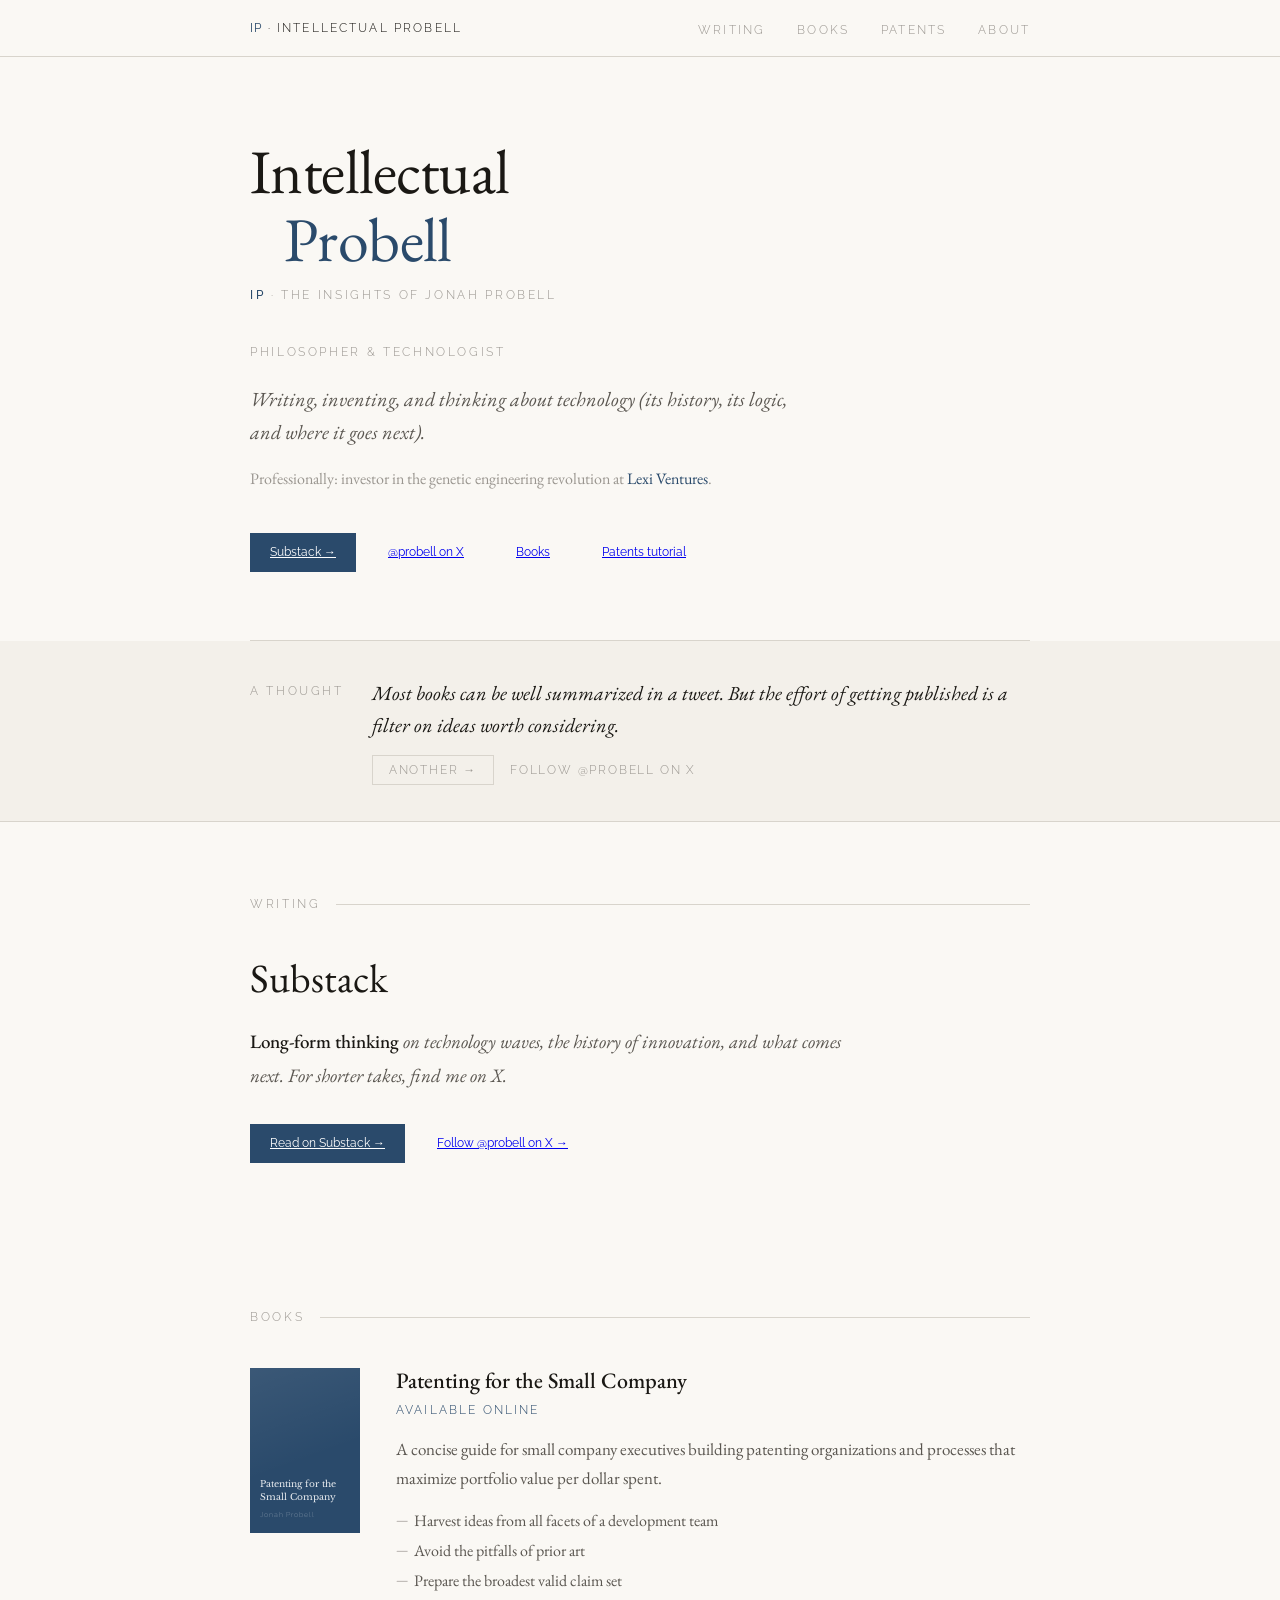
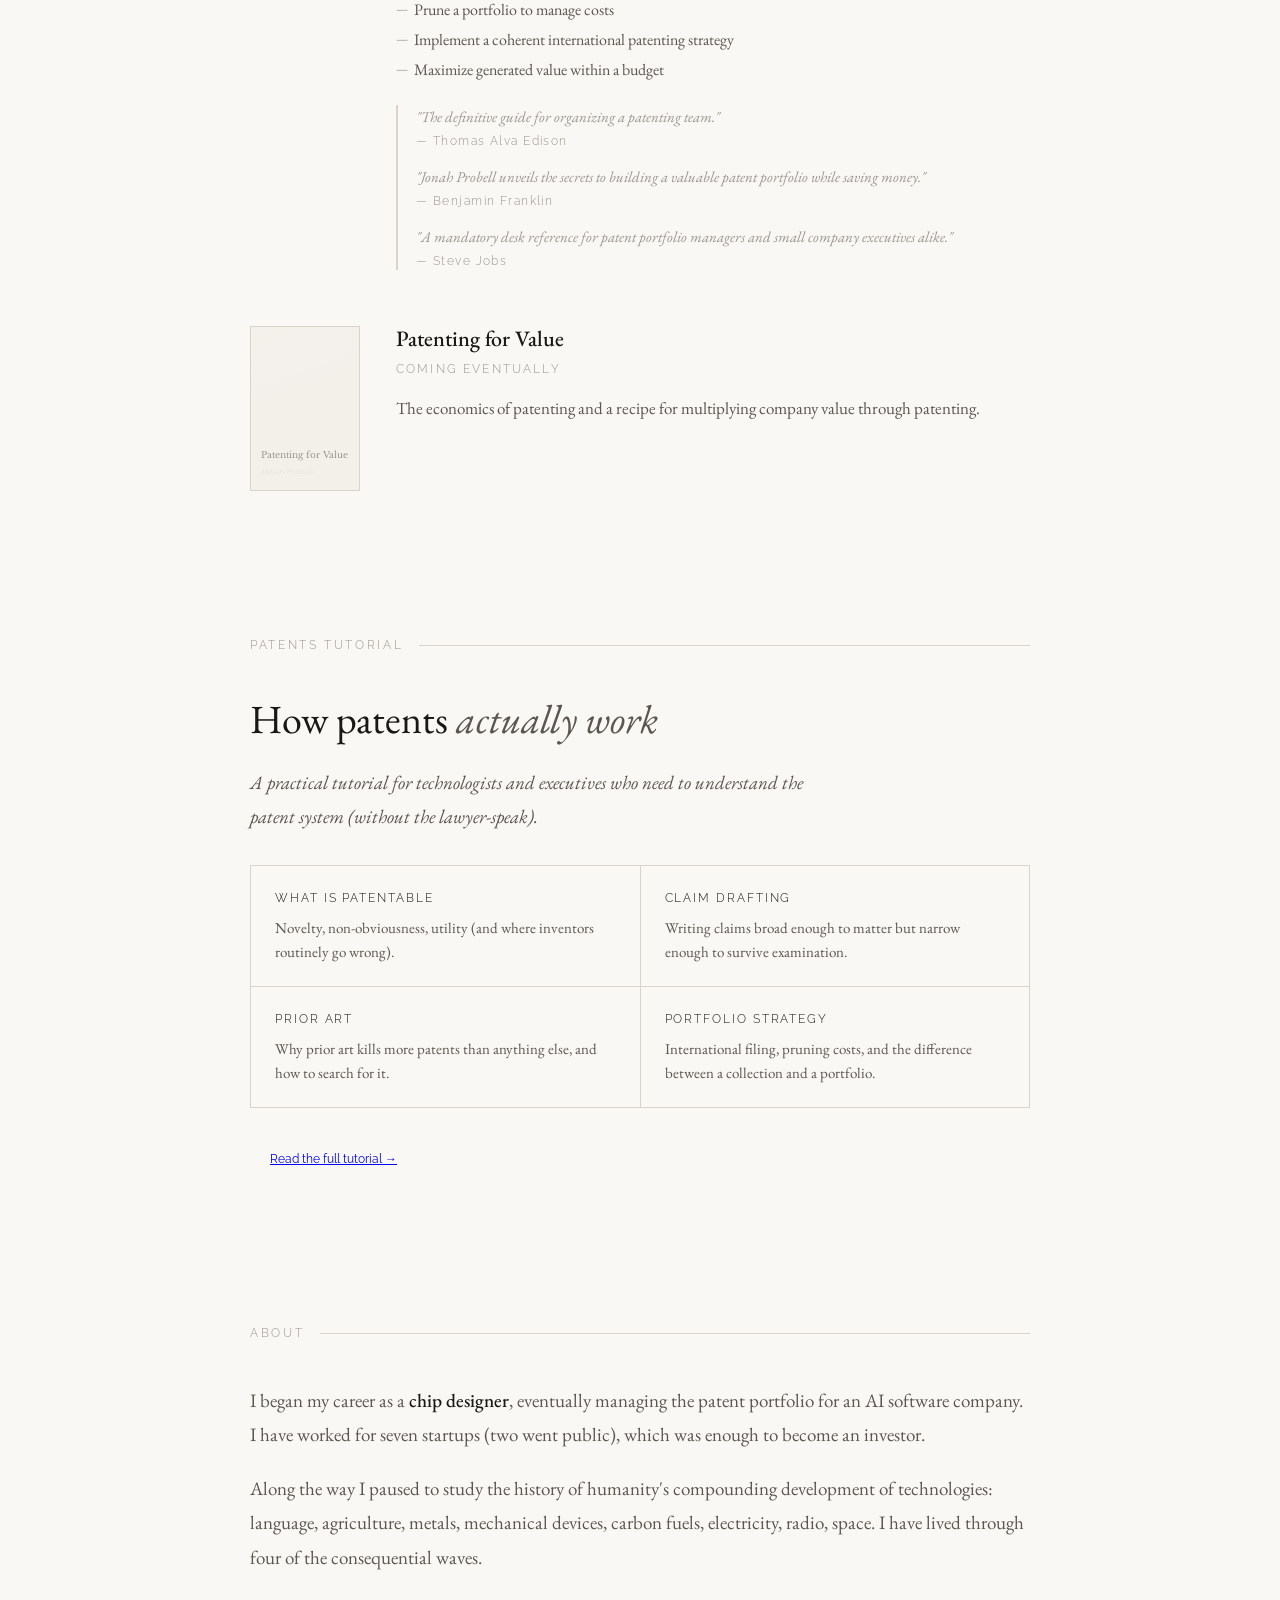
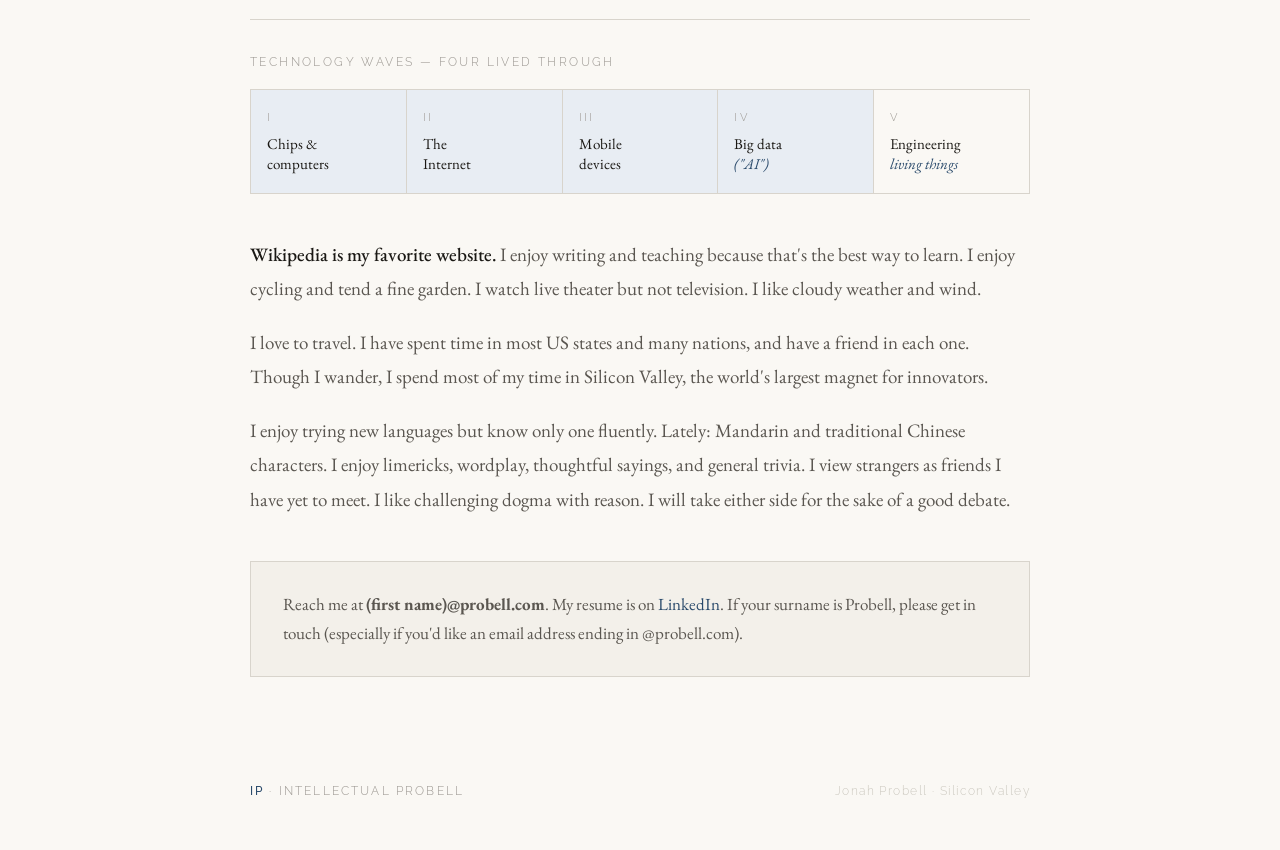
==== index.html @ b1bb0fa8 "Create index.html" ====
<!DOCTYPE html>
<html lang="en">
<head>
  <meta charset="UTF-8" />
  <meta name="viewport" content="width=device-width, initial-scale=1.0" />
  <title>Intellectual Probell</title>
  <link rel="preconnect" href="https://fonts.googleapis.com" />
  <link rel="preconnect" href="https://fonts.gstatic.com" crossorigin />
  <link href="https://fonts.googleapis.com/css2?family=EB+Garamond:ital,wght@0,400;0,500;1,400;1,500&family=Raleway:wght@300;400;500&family=Libre+Baskerville:ital@0;1&display=swap" rel="stylesheet" />
  <style>
    *, *::before, *::after { box-sizing: border-box; margin: 0; padding: 0; }

    :root {
      --bg: #faf8f4;
      --bg2: #f3f0ea;
      --ink: #1a1814;
      --ink-mid: #5a5650;
      --ink-light: #9a9690;
      --rule: #d8d4cc;
      --accent: #2a4a6b;
      --accent-light: #e8edf3;
      --serif: 'EB Garamond', Georgia, serif;
      --baskerville: 'Libre Baskerville', Georgia, serif;
      --sans: 'Raleway', sans-serif;
    }

    html { scroll-behavior: smooth; }

    body {
      background: var(--bg);
      color: var(--ink);
      font-family: var(--serif);
      font-size: 19px;
      line-height: 1.75;
      min-height: 100vh;
    }

    .page-wrap {
      max-width: 860px;
      margin: 0 auto;
      padding: 0 40px;
    }

    /* ── Nav ── */
    nav {
      border-bottom: 1px solid var(--rule);
      position: sticky;
      top: 0;
      background: rgba(250, 248, 244, 0.96);
      backdrop-filter: blur(8px);
      z-index: 100;
    }
    .nav-inner {
      max-width: 860px;
      margin: 0 auto;
      padding: 0 40px;
      display: flex;
      justify-content: space-between;
      align-items: center;
      height: 56px;
    }
    .nav-logo {
      font-family: var(--sans);
      font-size: 12px;
      font-weight: 300;
      letter-spacing: 0.18em;
      text-transform: uppercase;
      color: var(--ink);
      text-decoration: none;
      display: flex;
      align-items: baseline;
      gap: 0;
    }
    .nav-logo .ip {
      font-weight: 400;
      color: var(--accent);
      letter-spacing: 0.1em;
    }
    .nav-links {
      display: flex;
      gap: 32px;
      list-style: none;
    }
    .nav-links a {
      font-family: var(--sans);
      font-size: 12px;
      font-weight: 300;
      letter-spacing: 0.18em;
      text-transform: uppercase;
      color: var(--ink-light);
      text-decoration: none;
      transition: color 0.2s;
    }
    .nav-links a:hover { color: var(--accent); }

    /* ── Hero ── */
    .hero {
      padding: 80px 0 68px;
      border-bottom: 1px solid var(--rule);
    }
    .hero-wordmark {
      margin-bottom: 36px;
    }
    .wordmark-main {
      font-family: var(--serif);
      font-size: clamp(38px, 5.5vw, 62px);
      font-weight: 400;
      line-height: 1.1;
      letter-spacing: -0.01em;
      color: var(--ink);
      display: flex;
      flex-direction: column;
    }
    .wordmark-intellectual {
      display: block;
    }
    .wordmark-probell {
      display: block;
      padding-left: 0.55em;
      color: var(--accent);
    }
    .wordmark-abbr {
      font-family: var(--sans);
      font-size: 12px;
      font-weight: 300;
      letter-spacing: 0.22em;
      text-transform: uppercase;
      color: var(--ink-light);
      margin-top: 12px;
      display: block;
    }
    .wordmark-abbr .ip-abbr {
      color: var(--accent);
      font-weight: 500;
    }
    .hero-byline {
      font-family: var(--sans);
      font-size: 12px;
      font-weight: 300;
      letter-spacing: 0.22em;
      text-transform: uppercase;
      color: var(--ink-light);
      margin-bottom: 20px;
    }
    .hero-sub {
      font-family: var(--serif);
      font-size: 20px;
      font-style: italic;
      color: var(--ink-mid);
      line-height: 1.65;
      max-width: 560px;
      margin-bottom: 16px;
    }
    .hero-lexi {
      font-family: var(--serif);
      font-size: 16px;
      color: var(--ink-light);
      margin-bottom: 40px;
    }
    .hero-lexi a {
      color: var(--accent);
      text-decoration: none;
    }
    .hero-lexi a:hover { text-decoration: underline; }
    .hero-links {
      display: flex;
      gap: 12px;
      flex-wrap: wrap;
    }
    .pill {
      display: inline-flex;
      align-items: center;
      padding: 9px 20px;
      font-family: var(--sans);
      font-size: 12px;
      background: transparent;
      transition: border-color 0.2s, color 0.2s, background 0.2s;
      cursor: pointer;
    }
    .pill:hover {
      border-color: var(--accent);
      color: var(--accent);
      background: var(--accent-light);
    }
    .pill.primary {
      background: var(--accent);
      border-color: var(--accent);
      color: #fff;
    }
    .pill.primary:hover {
      background: #1e3a55;
      border-color: #1e3a55;
      color: #fff;
    }

    /* ── Random Tweet ── */
    .tweet-band {
      border-bottom: 1px solid var(--rule);
      background: var(--bg2);
    }
    .tweet-band-inner {
      max-width: 860px;
      margin: 0 auto;
      padding: 36px 40px;
      display: grid;
      grid-template-columns: auto 1fr;
      gap: 28px;
      align-items: start;
    }
    .tweet-label {
      font-family: var(--sans);
      font-size: 12px;
      font-weight: 300;
      letter-spacing: 0.22em;
      text-transform: uppercase;
      color: var(--ink-light);
      padding-top: 4px;
      white-space: nowrap;
    }
    .tweet-content {
      display: flex;
      flex-direction: column;
      gap: 14px;
    }
    .tweet-text {
      font-family: var(--serif);
      font-size: 20px;
      font-style: italic;
      color: var(--ink);
      line-height: 1.6;
      min-height: 2em;
    }
    .tweet-actions {
      display: flex;
      align-items: center;
      gap: 16px;
    }
    .tweet-refresh {
      font-family: var(--sans);
      font-size: 12px;
      font-weight: 300;
      letter-spacing: 0.15em;
      text-transform: uppercase;
      color: var(--ink-light);
      background: none;
      border: 1px solid var(--rule);
      padding: 7px 16px;
      cursor: pointer;
      transition: border-color 0.2s, color 0.2s;
    }
    .tweet-refresh:hover { border-color: var(--accent); color: var(--accent); }
    .tweet-follow {
      font-family: var(--sans);
      font-size: 12px;
      font-weight: 300;
      letter-spacing: 0.15em;
      text-transform: uppercase;
      color: var(--ink-light);
      text-decoration: none;
      transition: color 0.2s;
    }
    .tweet-follow:hover { color: var(--accent); }

    /* ── Sections ── */
    section {
      padding: 72px 0;
    }
    .section-label {
      font-family: var(--sans);
      font-size: 12px;
      font-weight: 300;
      letter-spacing: 0.22em;
      text-transform: uppercase;
      color: var(--ink-light);
      margin-bottom: 40px;
      display: flex;
      align-items: center;
      gap: 16px;
    }
    .section-label::after {
      content: '';
      flex: 1;
      height: 1px;
      background: var(--rule);
    }
    h2 {
      font-family: var(--serif);
      font-size: clamp(28px, 3.5vw, 40px);
      font-weight: 400;
      line-height: 1.15;
      color: var(--ink);
      margin-bottom: 24px;
    }
    h2 em { font-style: italic; color: var(--ink-mid); }

    /* ── Writing ── */
    .writing-desc {
      font-family: var(--serif);
      font-size: 19px;
      font-style: italic;
      color: var(--ink-mid);
      line-height: 1.75;
      margin-bottom: 32px;
      max-width: 600px;
    }
    .writing-desc strong { font-style: normal; font-weight: 500; color: var(--ink); }

    /* ── Books ── */
    .books-stack {
      display: flex;
      flex-direction: column;
      gap: 56px;
    }
    .book-item {
      display: grid;
      grid-template-columns: 110px 1fr;
      gap: 36px;
      align-items: start;
    }
    .book-cover {
      aspect-ratio: 2/3;
      background: var(--accent);
      position: relative;
      display: flex;
      flex-direction: column;
      justify-content: flex-end;
      padding: 12px 10px;
      overflow: hidden;
    }
    .book-cover::before {
      content: '';
      position: absolute;
      inset: 0;
      background: linear-gradient(160deg, rgba(255,255,255,0.08) 0%, transparent 55%);
    }
    .book-cover-title {
      font-family: var(--baskerville);
      font-size: 9px;
      line-height: 1.4;
      color: rgba(255,255,255,0.9);
      position: relative;
      z-index: 1;
    }
    .book-cover-author {
      font-family: var(--sans);
      font-size: 7px;
      font-weight: 200;
      letter-spacing: 0.13em;
      color: rgba(255,255,255,0.5);
      margin-top: 5px;
      position: relative;
      z-index: 1;
    }
    .book-cover.coming {
      background: var(--bg2);
      border: 1px solid var(--rule);
    }
    .book-cover.coming .book-cover-title { color: var(--ink-light); }
    .book-cover.coming .book-cover-author { color: var(--rule); }
    .book-title {
      font-family: var(--serif);
      font-size: 22px;
      font-weight: 500;
      line-height: 1.2;
      color: var(--ink);
      margin-bottom: 6px;
    }
    .book-availability {
      font-family: var(--sans);
      font-size: 12px;
      font-weight: 300;
      letter-spacing: 0.18em;
      text-transform: uppercase;
      color: var(--accent);
      margin-bottom: 14px;
    }
    .book-availability.soon { color: var(--ink-light); }
    .book-desc {
      font-family: var(--serif);
      font-size: 17px;
      color: var(--ink-mid);
      line-height: 1.7;
      margin-bottom: 16px;
    }
    .book-bullets {
      list-style: none;
      display: flex;
      flex-direction: column;
      gap: 5px;
      margin-bottom: 22px;
    }
    .book-bullets li {
      font-family: var(--serif);
      font-size: 16px;
      color: var(--ink-mid);
      line-height: 1.55;
      padding-left: 18px;
      position: relative;
    }
    .book-bullets li::before {
      content: '—';
      position: absolute;
      left: 0;
      color: var(--ink-light);
      font-size: 13px;
      top: 1px;
    }
    .accolades {
      border-left: 2px solid var(--rule);
      padding-left: 18px;
      display: flex;
      flex-direction: column;
      gap: 14px;
    }
    .accolade {
      font-family: var(--serif);
      font-size: 15px;
      font-style: italic;
      color: var(--ink-light);
      line-height: 1.55;
    }
    .accolade cite {
      font-style: normal;
      font-family: var(--sans);
      font-size: 12px;
      font-weight: 300;
      letter-spacing: 0.12em;
      color: var(--ink-light);
      display: block;
      margin-top: 4px;
    }

    /* ── Patents ── */
    .patents-desc {
      font-family: var(--serif);
      font-size: 19px;
      font-style: italic;
      color: var(--ink-mid);
      line-height: 1.75;
      margin-bottom: 32px;
      max-width: 600px;
    }
    .patents-desc strong { font-style: normal; color: var(--ink); }
    .patents-topics {
      display: grid;
      grid-template-columns: 1fr 1fr;
      gap: 1px;
      background: var(--rule);
      border: 1px solid var(--rule);
      margin-bottom: 32px;
    }
    .patents-topic {
      background: var(--bg);
      padding: 22px 24px;
    }
    .patents-topic-title {
      font-family: var(--sans);
      font-size: 12px;
      font-weight: 300;
      letter-spacing: 0.16em;
      text-transform: uppercase;
      color: var(--ink);
      margin-bottom: 7px;
    }
    .patents-topic-desc {
      font-family: var(--serif);
      font-size: 15px;
      color: var(--ink-mid);
      line-height: 1.6;
    }

    /* ── About ── */
    .about-body {
      font-family: var(--serif);
      font-size: 19px;
      color: var(--ink-mid);
      line-height: 1.8;
    }
    .about-body p + p { margin-top: 20px; }
    .about-body strong { font-weight: 500; color: var(--ink); }
    .waves-block {
      margin: 44px 0;
      padding-top: 32px;
      border-top: 1px solid var(--rule);
    }
    .waves-label {
      font-family: var(--sans);
      font-size: 12px;
      font-weight: 300;
      letter-spacing: 0.2em;
      text-transform: uppercase;
      color: var(--ink-light);
      margin-bottom: 16px;
    }
    .waves {
      display: flex;
      border: 1px solid var(--rule);
    }
    .wave-item {
      flex: 1;
      padding: 18px 16px;
      border-right: 1px solid var(--rule);
    }
    .wave-item:last-child { border-right: none; }
    .wave-item.lived { background: var(--accent-light); }
    .wave-num {
      font-family: var(--sans);
      font-size: 11px;
      font-weight: 300;
      letter-spacing: 0.2em;
      color: var(--ink-light);
      margin-bottom: 7px;
    }
    .wave-name {
      font-family: var(--serif);
      font-size: 15px;
      line-height: 1.35;
      color: var(--ink);
    }
    .wave-name em { font-style: italic; color: var(--accent); }
    .contact-block {
      margin-top: 44px;
      padding: 28px 32px;
      border: 1px solid var(--rule);
      background: var(--bg2);
      font-family: var(--serif);
      font-size: 17px;
      color: var(--ink-mid);
      line-height: 1.7;
    }
    .contact-block a { color: var(--accent); text-decoration: none; }
    .contact-block a:hover { text-decoration: underline; }

    /* ── Footer ── */
    footer {
      max-width: 860px;
      margin: 0 auto;
      padding: 32px 40px 48px;
      display: flex;
      justify-content: space-between;
      align-items: center;
    }
    .footer-name {
      font-family: var(--sans);
      font-size: 12px;
      font-weight: 300;
      letter-spacing: 0.18em;
      text-transform: uppercase;
      color: var(--ink-light);
    }
    .footer-name .ip { color: var(--accent); font-weight: 500; }
    .footer-copy {
      font-family: var(--sans);
      font-size: 12px;
      font-weight: 300;
      letter-spacing: 0.12em;
      color: #ccc9c0;
    }

    /* ── Reveal ── */
    .reveal {
      opacity: 0;
      transform: translateY(18px);
      transition: opacity 0.6s ease, transform 0.6s ease;
    }
    .reveal.visible { opacity: 1; transform: translateY(0); }

    /* ── Responsive ── */
    @media (max-width: 660px) {
      .page-wrap, .nav-inner, footer { padding-left: 24px; padding-right: 24px; }
      .tweet-band-inner { padding: 28px 24px; grid-template-columns: 1fr; gap: 16px; }
      .book-item { grid-template-columns: 80px 1fr; gap: 20px; }
      .patents-topics { grid-template-columns: 1fr; }
      .waves { flex-wrap: wrap; }
      .wave-item { flex: 1 1 40%; border-bottom: 1px solid var(--rule); }
      .wave-item:last-child { border-bottom: none; }
      .nav-links { gap: 18px; }
    }
  </style>
</head>
<body>

<!-- Nav -->
<nav>
  <div class="nav-inner">
    <a href="#" class="nav-logo">
      <span class="ip">IP</span>&nbsp;·&nbsp;Intellectual Probell
    </a>
    <ul class="nav-links">
      <li><a href="#writing">Writing</a></li>
      <li><a href="#books">Books</a></li>
      <li><a href="#patents">Patents</a></li>
      <li><a href="#about">About</a></li>
    </ul>
  </div>
</nav>

<div class="page-wrap">

  <!-- Hero -->
  <div class="hero">
    <div class="hero-wordmark">
      <div class="wordmark-main">
        <span class="wordmark-intellectual">Intellectual</span>
        <span class="wordmark-probell">Probell</span>
      </div>
      <span class="wordmark-abbr"><span class="ip-abbr">IP</span> · The insights of Jonah Probell</span>
    </div>
    <div class="hero-byline">Philosopher &amp; Technologist</div>
    <p class="hero-sub">
      Writing, inventing, and thinking about technology (its history, its logic, and where it goes next).
    </p>
    <p class="hero-lexi">
      Professionally: investor in the genetic engineering revolution at <a href="https://www.lexi.vc/" target="_blank">Lexi Ventures</a>.
    </p>
    <div class="hero-links">
      <a href="https://probell.substack.com/" target="_blank" class="pill primary">Substack →</a>
      <a href="https://www.x.com/probell" target="_blank" class="pill">@probell on X</a>
      <a href="#books" class="pill">Books</a>
      <a href="#patents" class="pill">Patents tutorial</a>
    </div>
  </div>

</div><!-- /page-wrap -->

<!-- Random Tweet Band -->
<div class="tweet-band">
  <div class="tweet-band-inner">
    <div class="tweet-label">A thought</div>
    <div class="tweet-content">
      <div class="tweet-text" id="tweet-display">…</div>
      <div class="tweet-actions">
        <button class="tweet-refresh" onclick="showRandomTweet()">Another →</button>
        <a href="https://www.x.com/probell" target="_blank" class="tweet-follow">Follow @probell on X</a>
      </div>
    </div>
  </div>
</div>

<div class="page-wrap">

  <!-- Writing -->
  <section id="writing">
    <div class="section-label reveal">Writing</div>
    <h2 class="reveal">Substack</h2>
    <p class="writing-desc reveal">
      <strong>Long-form thinking</strong> on technology waves, the history of innovation, and what comes next.
      For shorter takes, find me on X.
    </p>
    <div class="hero-links reveal">
      <a href="https://probell.substack.com/" target="_blank" class="pill primary">Read on Substack →</a>
      <a href="https://www.x.com/probell" target="_blank" class="pill">Follow @probell on X →</a>
    </div>
  </section>

  <!-- Books -->
  <section id="books">
    <div class="section-label reveal">Books</div>
    <div class="books-stack">

      <div class="book-item reveal">
        <div class="book-cover">
          <div class="book-cover-title">Patenting for the Small Company</div>
          <div class="book-cover-author">Jonah Probell</div>
        </div>
        <div class="book-info">
          <div class="book-title">Patenting for the Small Company</div>
          <div class="book-availability">Available online</div>
          <p class="book-desc">
            A concise guide for small company executives building patenting organizations and processes that maximize portfolio value per dollar spent.
          </p>
          <ul class="book-bullets">
            <li>Harvest ideas from all facets of a development team</li>
            <li>Avoid the pitfalls of prior art</li>
            <li>Prepare the broadest valid claim set</li>
            <li>Prune a portfolio to manage costs</li>
            <li>Implement a coherent international patenting strategy</li>
            <li>Maximize generated value within a budget</li>
          </ul>
          <div class="accolades">
            <div class="accolade">
              "The definitive guide for organizing a patenting team."
              <cite>— Thomas Alva Edison</cite>
            </div>
            <div class="accolade">
              "Jonah Probell unveils the secrets to building a valuable patent portfolio while saving money."
              <cite>— Benjamin Franklin</cite>
            </div>
            <div class="accolade">
              "A mandatory desk reference for patent portfolio managers and small company executives alike."
              <cite>— Steve Jobs</cite>
            </div>
          </div>
        </div>
      </div>

      <div class="book-item reveal">
        <div class="book-cover coming">
          <div class="book-cover-title">Patenting for Value</div>
          <div class="book-cover-author">Jonah Probell</div>
        </div>
        <div class="book-info">
          <div class="book-title">Patenting for Value</div>
          <div class="book-availability soon">Coming eventually</div>
          <p class="book-desc">
            The economics of patenting and a recipe for multiplying company value through patenting.
          </p>
        </div>
      </div>

    </div>
  </section>

  <!-- Patents Tutorial -->
  <section id="patents">
    <div class="section-label reveal">Patents Tutorial</div>
    <h2 class="reveal">How patents <em>actually work</em></h2>
    <p class="patents-desc reveal">
      A practical tutorial for technologists and executives who need to understand the patent system (without the lawyer-speak).
    </p>
    <div class="patents-topics reveal">
      <div class="patents-topic">
        <div class="patents-topic-title">What is patentable</div>
        <div class="patents-topic-desc">Novelty, non-obviousness, utility (and where inventors routinely go wrong).</div>
      </div>
      <div class="patents-topic">
        <div class="patents-topic-title">Claim drafting</div>
        <div class="patents-topic-desc">Writing claims broad enough to matter but narrow enough to survive examination.</div>
      </div>
      <div class="patents-topic">
        <div class="patents-topic-title">Prior art</div>
        <div class="patents-topic-desc">Why prior art kills more patents than anything else, and how to search for it.</div>
      </div>
      <div class="patents-topic">
        <div class="patents-topic-title">Portfolio strategy</div>
        <div class="patents-topic-desc">International filing, pruning costs, and the difference between a collection and a portfolio.</div>
      </div>
    </div>
    <a href="https://www.probell.com/patents" class="pill reveal">Read the full tutorial →</a>
  </section>

  <!-- About -->
  <section id="about">
    <div class="section-label reveal">About</div>

    <div class="about-body reveal">
      <p>
        I began my career as a <strong>chip designer</strong>, eventually managing the patent portfolio for an AI software company. I have worked for seven startups (two went public), which was enough to become an investor.
      </p>
      <p>
        Along the way I paused to study the history of humanity's compounding development of technologies: language, agriculture, metals, mechanical devices, carbon fuels, electricity, radio, space. I have lived through four of the consequential waves.
      </p>
    </div>

    <div class="waves-block reveal">
      <div class="waves-label">Technology waves — four lived through</div>
      <div class="waves">
        <div class="wave-item lived">
          <div class="wave-num">I</div>
          <div class="wave-name">Chips &amp;<br />computers</div>
        </div>
        <div class="wave-item lived">
          <div class="wave-num">II</div>
          <div class="wave-name">The<br />Internet</div>
        </div>
        <div class="wave-item lived">
          <div class="wave-num">III</div>
          <div class="wave-name">Mobile<br />devices</div>
        </div>
        <div class="wave-item lived">
          <div class="wave-num">IV</div>
          <div class="wave-name">Big data<br /><em>("AI")</em></div>
        </div>
        <div class="wave-item">
          <div class="wave-num">V</div>
          <div class="wave-name">Engineering<br /><em>living things</em></div>
        </div>
      </div>
    </div>

    <div class="about-body reveal">
      <p>
        <strong>Wikipedia is my favorite website.</strong> I enjoy writing and teaching because that's the best way to learn. I enjoy cycling and tend a fine garden. I watch live theater but not television. I like cloudy weather and wind.
      </p>
      <p>
        I love to travel. I have spent time in most US states and many nations, and have a friend in each one. Though I wander, I spend most of my time in Silicon Valley, the world's largest magnet for innovators.
      </p>
      <p>
        I enjoy trying new languages but know only one fluently. Lately: Mandarin and traditional Chinese characters. I enjoy limericks, wordplay, thoughtful sayings, and general trivia. I view strangers as friends I have yet to meet. I like challenging dogma with reason. I will take either side for the sake of a good debate.
      </p>
    </div>

    <div class="contact-block reveal">
      Reach me at <strong>(first name)@probell.com</strong>.
      My resume is on <a href="https://www.linkedin.com/in/jonahprobell" target="_blank">LinkedIn</a>.
      If your surname is Probell, please get in touch (especially if you'd like an email address ending in @probell.com).
    </div>

  </section>

</div><!-- /page-wrap -->

<footer>
  <span class="footer-name"><span class="ip">IP</span> · Intellectual Probell</span>
  <span class="footer-copy">Jonah Probell · Silicon Valley</span>
</footer>

<script>
  // ── Random tweet ──
  const TWEETS_URL = 'https://raw.githubusercontent.com/panscient/Tweets/main/tweets.txt';
  let tweets = [];
  let lastIndex = -1;

  async function loadTweets() {
    try {
      const res = await fetch(TWEETS_URL);
      const text = await res.text();
      // Split on double newline (blank line between tweets)
      tweets = text.split(/\n\s*\n/).map(t => t.trim()).filter(t => t.length > 0);
      showRandomTweet();
    } catch (e) {
      document.getElementById('tweet-display').textContent =
        'Most books can be well summarized in a tweet. But the effort of getting published is a filter on ideas worth considering.';
    }
  }

  function showRandomTweet() {
    if (!tweets.length) return;
    let idx;
    do { idx = Math.floor(Math.random() * tweets.length); } while (idx === lastIndex && tweets.length > 1);
    lastIndex = idx;
    const el = document.getElementById('tweet-display');
    el.style.opacity = '0';
    el.style.transition = 'opacity 0.25s ease';
    setTimeout(() => {
      el.textContent = tweets[idx];
      el.style.opacity = '1';
    }, 250);
  }

  loadTweets();

  // ── Scroll reveal ──
  const observer = new IntersectionObserver((entries) => {
    entries.forEach(entry => {
      if (entry.isIntersecting) {
        entry.target.classList.add('visible');
        observer.unobserve(entry.target);
      }
    });
  }, { threshold: 0.08, rootMargin: '0px 0px -24px 0px' });
  document.querySelectorAll('.reveal').forEach(el => observer.observe(el));
</script>
</body>
</html>
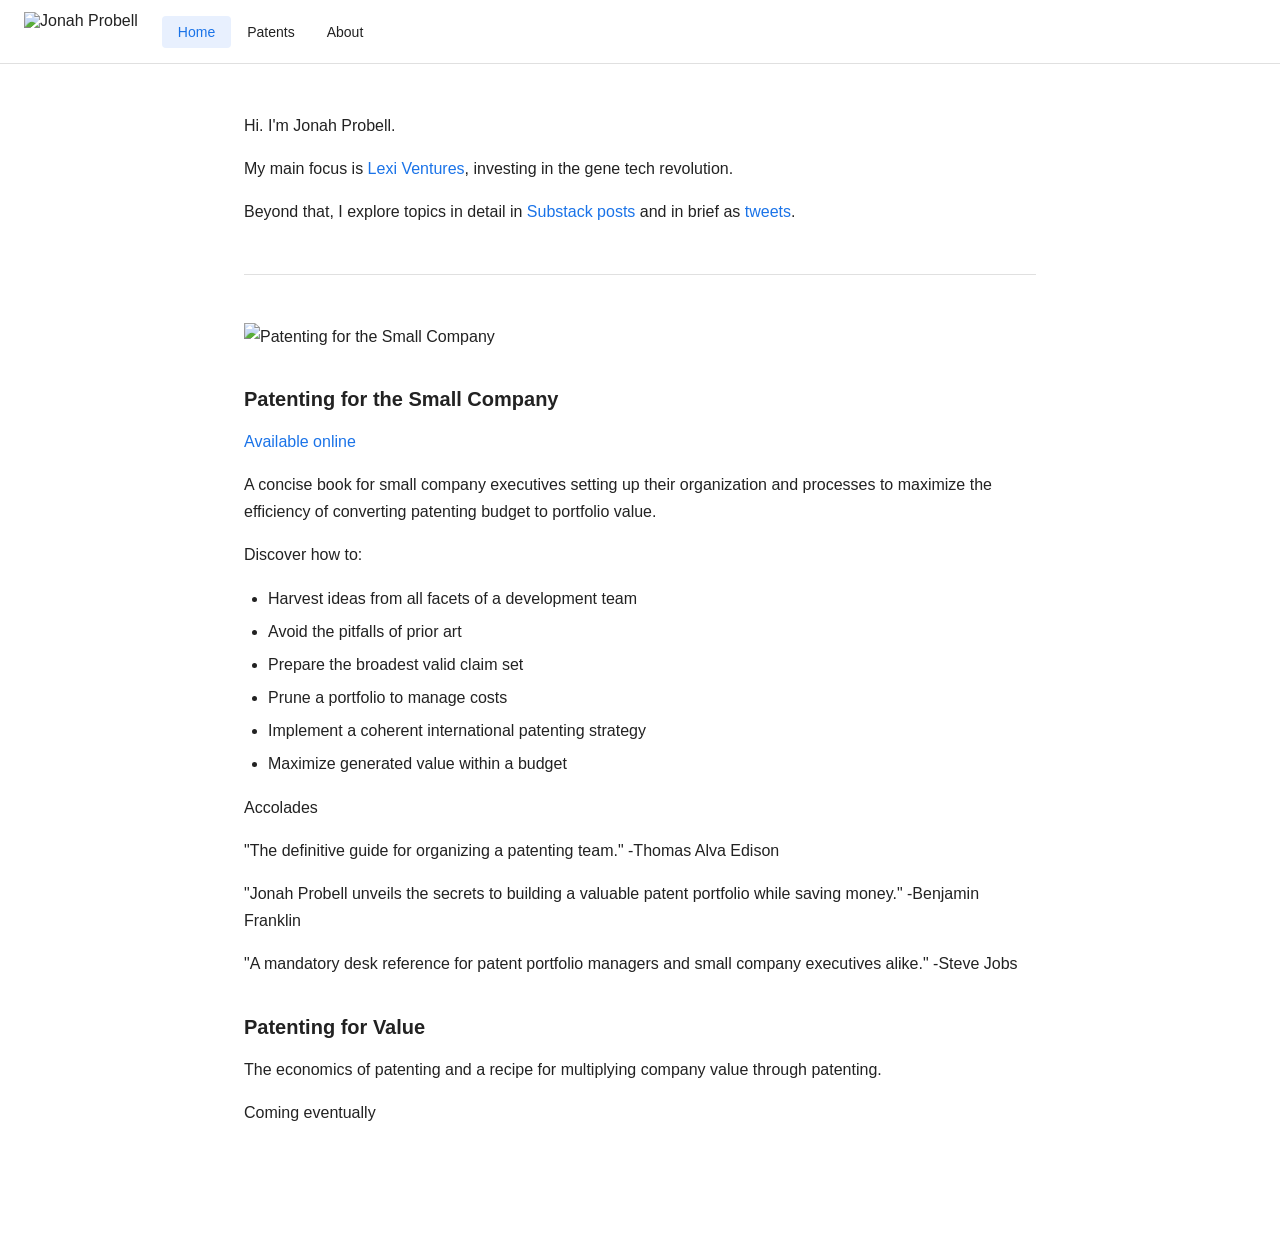
==== commit 29d8bf20: "added files" ====
--- a/index.html
+++ b/index.html
@@ -3,853 +3,66 @@
 <head>
   <meta charset="UTF-8" />
   <meta name="viewport" content="width=device-width, initial-scale=1.0" />
-  <title>Intellectual Probell</title>
-  <link rel="preconnect" href="https://fonts.googleapis.com" />
-  <link rel="preconnect" href="https://fonts.gstatic.com" crossorigin />
-  <link href="https://fonts.googleapis.com/css2?family=EB+Garamond:ital,wght@0,400;0,500;1,400;1,500&family=Raleway:wght@300;400;500&family=Libre+Baskerville:ital@0;1&display=swap" rel="stylesheet" />
-  <style>
-    *, *::before, *::after { box-sizing: border-box; margin: 0; padding: 0; }
-
-    :root {
-      --bg: #faf8f4;
-      --bg2: #f3f0ea;
-      --ink: #1a1814;
-      --ink-mid: #5a5650;
-      --ink-light: #9a9690;
-      --rule: #d8d4cc;
-      --accent: #2a4a6b;
-      --accent-light: #e8edf3;
-      --serif: 'EB Garamond', Georgia, serif;
-      --baskerville: 'Libre Baskerville', Georgia, serif;
-      --sans: 'Raleway', sans-serif;
-    }
-
-    html { scroll-behavior: smooth; }
-
-    body {
-      background: var(--bg);
-      color: var(--ink);
-      font-family: var(--serif);
-      font-size: 19px;
-      line-height: 1.75;
-      min-height: 100vh;
-    }
-
-    .page-wrap {
-      max-width: 860px;
-      margin: 0 auto;
-      padding: 0 40px;
-    }
-
-    /* ── Nav ── */
-    nav {
-      border-bottom: 1px solid var(--rule);
-      position: sticky;
-      top: 0;
-      background: rgba(250, 248, 244, 0.96);
-      backdrop-filter: blur(8px);
-      z-index: 100;
-    }
-    .nav-inner {
-      max-width: 860px;
-      margin: 0 auto;
-      padding: 0 40px;
-      display: flex;
-      justify-content: space-between;
-      align-items: center;
-      height: 56px;
-    }
-    .nav-logo {
-      font-family: var(--sans);
-      font-size: 12px;
-      font-weight: 300;
-      letter-spacing: 0.18em;
-      text-transform: uppercase;
-      color: var(--ink);
-      text-decoration: none;
-      display: flex;
-      align-items: baseline;
-      gap: 0;
-    }
-    .nav-logo .ip {
-      font-weight: 400;
-      color: var(--accent);
-      letter-spacing: 0.1em;
-    }
-    .nav-links {
-      display: flex;
-      gap: 32px;
-      list-style: none;
-    }
-    .nav-links a {
-      font-family: var(--sans);
-      font-size: 12px;
-      font-weight: 300;
-      letter-spacing: 0.18em;
-      text-transform: uppercase;
-      color: var(--ink-light);
-      text-decoration: none;
-      transition: color 0.2s;
-    }
-    .nav-links a:hover { color: var(--accent); }
-
-    /* ── Hero ── */
-    .hero {
-      padding: 80px 0 68px;
-      border-bottom: 1px solid var(--rule);
-    }
-    .hero-wordmark {
-      margin-bottom: 36px;
-    }
-    .wordmark-main {
-      font-family: var(--serif);
-      font-size: clamp(38px, 5.5vw, 62px);
-      font-weight: 400;
-      line-height: 1.1;
-      letter-spacing: -0.01em;
-      color: var(--ink);
-      display: flex;
-      flex-direction: column;
-    }
-    .wordmark-intellectual {
-      display: block;
-    }
-    .wordmark-probell {
-      display: block;
-      padding-left: 0.55em;
-      color: var(--accent);
-    }
-    .wordmark-abbr {
-      font-family: var(--sans);
-      font-size: 12px;
-      font-weight: 300;
-      letter-spacing: 0.22em;
-      text-transform: uppercase;
-      color: var(--ink-light);
-      margin-top: 12px;
-      display: block;
-    }
-    .wordmark-abbr .ip-abbr {
-      color: var(--accent);
-      font-weight: 500;
-    }
-    .hero-byline {
-      font-family: var(--sans);
-      font-size: 12px;
-      font-weight: 300;
-      letter-spacing: 0.22em;
-      text-transform: uppercase;
-      color: var(--ink-light);
-      margin-bottom: 20px;
-    }
-    .hero-sub {
-      font-family: var(--serif);
-      font-size: 20px;
-      font-style: italic;
-      color: var(--ink-mid);
-      line-height: 1.65;
-      max-width: 560px;
-      margin-bottom: 16px;
-    }
-    .hero-lexi {
-      font-family: var(--serif);
-      font-size: 16px;
-      color: var(--ink-light);
-      margin-bottom: 40px;
-    }
-    .hero-lexi a {
-      color: var(--accent);
-      text-decoration: none;
-    }
-    .hero-lexi a:hover { text-decoration: underline; }
-    .hero-links {
-      display: flex;
-      gap: 12px;
-      flex-wrap: wrap;
-    }
-    .pill {
-      display: inline-flex;
-      align-items: center;
-      padding: 9px 20px;
-      font-family: var(--sans);
-      font-size: 12px;
-      background: transparent;
-      transition: border-color 0.2s, color 0.2s, background 0.2s;
-      cursor: pointer;
-    }
-    .pill:hover {
-      border-color: var(--accent);
-      color: var(--accent);
-      background: var(--accent-light);
-    }
-    .pill.primary {
-      background: var(--accent);
-      border-color: var(--accent);
-      color: #fff;
-    }
-    .pill.primary:hover {
-      background: #1e3a55;
-      border-color: #1e3a55;
-      color: #fff;
-    }
-
-    /* ── Random Tweet ── */
-    .tweet-band {
-      border-bottom: 1px solid var(--rule);
-      background: var(--bg2);
-    }
-    .tweet-band-inner {
-      max-width: 860px;
-      margin: 0 auto;
-      padding: 36px 40px;
-      display: grid;
-      grid-template-columns: auto 1fr;
-      gap: 28px;
-      align-items: start;
-    }
-    .tweet-label {
-      font-family: var(--sans);
-      font-size: 12px;
-      font-weight: 300;
-      letter-spacing: 0.22em;
-      text-transform: uppercase;
-      color: var(--ink-light);
-      padding-top: 4px;
-      white-space: nowrap;
-    }
-    .tweet-content {
-      display: flex;
-      flex-direction: column;
-      gap: 14px;
-    }
-    .tweet-text {
-      font-family: var(--serif);
-      font-size: 20px;
-      font-style: italic;
-      color: var(--ink);
-      line-height: 1.6;
-      min-height: 2em;
-    }
-    .tweet-actions {
-      display: flex;
-      align-items: center;
-      gap: 16px;
-    }
-    .tweet-refresh {
-      font-family: var(--sans);
-      font-size: 12px;
-      font-weight: 300;
-      letter-spacing: 0.15em;
-      text-transform: uppercase;
-      color: var(--ink-light);
-      background: none;
-      border: 1px solid var(--rule);
-      padding: 7px 16px;
-      cursor: pointer;
-      transition: border-color 0.2s, color 0.2s;
-    }
-    .tweet-refresh:hover { border-color: var(--accent); color: var(--accent); }
-    .tweet-follow {
-      font-family: var(--sans);
-      font-size: 12px;
-      font-weight: 300;
-      letter-spacing: 0.15em;
-      text-transform: uppercase;
-      color: var(--ink-light);
-      text-decoration: none;
-      transition: color 0.2s;
-    }
-    .tweet-follow:hover { color: var(--accent); }
-
-    /* ── Sections ── */
-    section {
-      padding: 72px 0;
-    }
-    .section-label {
-      font-family: var(--sans);
-      font-size: 12px;
-      font-weight: 300;
-      letter-spacing: 0.22em;
-      text-transform: uppercase;
-      color: var(--ink-light);
-      margin-bottom: 40px;
-      display: flex;
-      align-items: center;
-      gap: 16px;
-    }
-    .section-label::after {
-      content: '';
-      flex: 1;
-      height: 1px;
-      background: var(--rule);
-    }
-    h2 {
-      font-family: var(--serif);
-      font-size: clamp(28px, 3.5vw, 40px);
-      font-weight: 400;
-      line-height: 1.15;
-      color: var(--ink);
-      margin-bottom: 24px;
-    }
-    h2 em { font-style: italic; color: var(--ink-mid); }
-
-    /* ── Writing ── */
-    .writing-desc {
-      font-family: var(--serif);
-      font-size: 19px;
-      font-style: italic;
-      color: var(--ink-mid);
-      line-height: 1.75;
-      margin-bottom: 32px;
-      max-width: 600px;
-    }
-    .writing-desc strong { font-style: normal; font-weight: 500; color: var(--ink); }
-
-    /* ── Books ── */
-    .books-stack {
-      display: flex;
-      flex-direction: column;
-      gap: 56px;
-    }
-    .book-item {
-      display: grid;
-      grid-template-columns: 110px 1fr;
-      gap: 36px;
-      align-items: start;
-    }
-    .book-cover {
-      aspect-ratio: 2/3;
-      background: var(--accent);
-      position: relative;
-      display: flex;
-      flex-direction: column;
-      justify-content: flex-end;
-      padding: 12px 10px;
-      overflow: hidden;
-    }
-    .book-cover::before {
-      content: '';
-      position: absolute;
-      inset: 0;
-      background: linear-gradient(160deg, rgba(255,255,255,0.08) 0%, transparent 55%);
-    }
-    .book-cover-title {
-      font-family: var(--baskerville);
-      font-size: 9px;
-      line-height: 1.4;
-      color: rgba(255,255,255,0.9);
-      position: relative;
-      z-index: 1;
-    }
-    .book-cover-author {
-      font-family: var(--sans);
-      font-size: 7px;
-      font-weight: 200;
-      letter-spacing: 0.13em;
-      color: rgba(255,255,255,0.5);
-      margin-top: 5px;
-      position: relative;
-      z-index: 1;
-    }
-    .book-cover.coming {
-      background: var(--bg2);
-      border: 1px solid var(--rule);
-    }
-    .book-cover.coming .book-cover-title { color: var(--ink-light); }
-    .book-cover.coming .book-cover-author { color: var(--rule); }
-    .book-title {
-      font-family: var(--serif);
-      font-size: 22px;
-      font-weight: 500;
-      line-height: 1.2;
-      color: var(--ink);
-      margin-bottom: 6px;
-    }
-    .book-availability {
-      font-family: var(--sans);
-      font-size: 12px;
-      font-weight: 300;
-      letter-spacing: 0.18em;
-      text-transform: uppercase;
-      color: var(--accent);
-      margin-bottom: 14px;
-    }
-    .book-availability.soon { color: var(--ink-light); }
-    .book-desc {
-      font-family: var(--serif);
-      font-size: 17px;
-      color: var(--ink-mid);
-      line-height: 1.7;
-      margin-bottom: 16px;
-    }
-    .book-bullets {
-      list-style: none;
-      display: flex;
-      flex-direction: column;
-      gap: 5px;
-      margin-bottom: 22px;
-    }
-    .book-bullets li {
-      font-family: var(--serif);
-      font-size: 16px;
-      color: var(--ink-mid);
-      line-height: 1.55;
-      padding-left: 18px;
-      position: relative;
-    }
-    .book-bullets li::before {
-      content: '—';
-      position: absolute;
-      left: 0;
-      color: var(--ink-light);
-      font-size: 13px;
-      top: 1px;
-    }
-    .accolades {
-      border-left: 2px solid var(--rule);
-      padding-left: 18px;
-      display: flex;
-      flex-direction: column;
-      gap: 14px;
-    }
-    .accolade {
-      font-family: var(--serif);
-      font-size: 15px;
-      font-style: italic;
-      color: var(--ink-light);
-      line-height: 1.55;
-    }
-    .accolade cite {
-      font-style: normal;
-      font-family: var(--sans);
-      font-size: 12px;
-      font-weight: 300;
-      letter-spacing: 0.12em;
-      color: var(--ink-light);
-      display: block;
-      margin-top: 4px;
-    }
-
-    /* ── Patents ── */
-    .patents-desc {
-      font-family: var(--serif);
-      font-size: 19px;
-      font-style: italic;
-      color: var(--ink-mid);
-      line-height: 1.75;
-      margin-bottom: 32px;
-      max-width: 600px;
-    }
-    .patents-desc strong { font-style: normal; color: var(--ink); }
-    .patents-topics {
-      display: grid;
-      grid-template-columns: 1fr 1fr;
-      gap: 1px;
-      background: var(--rule);
-      border: 1px solid var(--rule);
-      margin-bottom: 32px;
-    }
-    .patents-topic {
-      background: var(--bg);
-      padding: 22px 24px;
-    }
-    .patents-topic-title {
-      font-family: var(--sans);
-      font-size: 12px;
-      font-weight: 300;
-      letter-spacing: 0.16em;
-      text-transform: uppercase;
-      color: var(--ink);
-      margin-bottom: 7px;
-    }
-    .patents-topic-desc {
-      font-family: var(--serif);
-      font-size: 15px;
-      color: var(--ink-mid);
-      line-height: 1.6;
-    }
-
-    /* ── About ── */
-    .about-body {
-      font-family: var(--serif);
-      font-size: 19px;
-      color: var(--ink-mid);
-      line-height: 1.8;
-    }
-    .about-body p + p { margin-top: 20px; }
-    .about-body strong { font-weight: 500; color: var(--ink); }
-    .waves-block {
-      margin: 44px 0;
-      padding-top: 32px;
-      border-top: 1px solid var(--rule);
-    }
-    .waves-label {
-      font-family: var(--sans);
-      font-size: 12px;
-      font-weight: 300;
-      letter-spacing: 0.2em;
-      text-transform: uppercase;
-      color: var(--ink-light);
-      margin-bottom: 16px;
-    }
-    .waves {
-      display: flex;
-      border: 1px solid var(--rule);
-    }
-    .wave-item {
-      flex: 1;
-      padding: 18px 16px;
-      border-right: 1px solid var(--rule);
-    }
-    .wave-item:last-child { border-right: none; }
-    .wave-item.lived { background: var(--accent-light); }
-    .wave-num {
-      font-family: var(--sans);
-      font-size: 11px;
-      font-weight: 300;
-      letter-spacing: 0.2em;
-      color: var(--ink-light);
-      margin-bottom: 7px;
-    }
-    .wave-name {
-      font-family: var(--serif);
-      font-size: 15px;
-      line-height: 1.35;
-      color: var(--ink);
-    }
-    .wave-name em { font-style: italic; color: var(--accent); }
-    .contact-block {
-      margin-top: 44px;
-      padding: 28px 32px;
-      border: 1px solid var(--rule);
-      background: var(--bg2);
-      font-family: var(--serif);
-      font-size: 17px;
-      color: var(--ink-mid);
-      line-height: 1.7;
-    }
-    .contact-block a { color: var(--accent); text-decoration: none; }
-    .contact-block a:hover { text-decoration: underline; }
-
-    /* ── Footer ── */
-    footer {
-      max-width: 860px;
-      margin: 0 auto;
-      padding: 32px 40px 48px;
-      display: flex;
-      justify-content: space-between;
-      align-items: center;
-    }
-    .footer-name {
-      font-family: var(--sans);
-      font-size: 12px;
-      font-weight: 300;
-      letter-spacing: 0.18em;
-      text-transform: uppercase;
-      color: var(--ink-light);
-    }
-    .footer-name .ip { color: var(--accent); font-weight: 500; }
-    .footer-copy {
-      font-family: var(--sans);
-      font-size: 12px;
-      font-weight: 300;
-      letter-spacing: 0.12em;
-      color: #ccc9c0;
-    }
-
-    /* ── Reveal ── */
-    .reveal {
-      opacity: 0;
-      transform: translateY(18px);
-      transition: opacity 0.6s ease, transform 0.6s ease;
-    }
-    .reveal.visible { opacity: 1; transform: translateY(0); }
-
-    /* ── Responsive ── */
-    @media (max-width: 660px) {
-      .page-wrap, .nav-inner, footer { padding-left: 24px; padding-right: 24px; }
-      .tweet-band-inner { padding: 28px 24px; grid-template-columns: 1fr; gap: 16px; }
-      .book-item { grid-template-columns: 80px 1fr; gap: 20px; }
-      .patents-topics { grid-template-columns: 1fr; }
-      .waves { flex-wrap: wrap; }
-      .wave-item { flex: 1 1 40%; border-bottom: 1px solid var(--rule); }
-      .wave-item:last-child { border-bottom: none; }
-      .nav-links { gap: 18px; }
-    }
-  </style>
+  <title>Home</title>
+  <link rel="stylesheet" href="style.css" />
 </head>
 <body>
 
-<!-- Nav -->
-<nav>
-  <div class="nav-inner">
-    <a href="#" class="nav-logo">
-      <span class="ip">IP</span>&nbsp;·&nbsp;Intellectual Probell
-    </a>
-    <ul class="nav-links">
-      <li><a href="#writing">Writing</a></li>
-      <li><a href="#books">Books</a></li>
-      <li><a href="#patents">Patents</a></li>
-      <li><a href="#about">About</a></li>
+  <div class="top-bar">
+    <img
+      class="logo-img"
+      src="https://lh3.googleusercontent.com/sitesv/APaQ0SS3PT7CEqM4MosP2Sw4Rx1OOkE-7xwd73QUWbX3X1dPnboVbMnuLL85-y3KViXdpOVDeQXO08GnWyfeqE-LMrQlf7ZjaqZduv4Pmh1wlvfBJ8ejnsURGF2MhiyXoSKJTUu0x6iThcfoVtnWdsF7deCWU_VJOLqJQkuTa1ADIxVItGjeni8vBQ=w16383"
+      alt="Jonah Probell"
+    />
+    <ul class="top-nav">
+      <li><a href="index.html" class="active">Home</a></li>
+      <li><a href="patents.html">Patents</a></li>
+      <li><a href="about.html">About</a></li>
     </ul>
   </div>
-</nav>
 
-<div class="page-wrap">
+  <div class="content">
 
-  <!-- Hero -->
-  <div class="hero">
-    <div class="hero-wordmark">
-      <div class="wordmark-main">
-        <span class="wordmark-intellectual">Intellectual</span>
-        <span class="wordmark-probell">Probell</span>
-      </div>
-      <span class="wordmark-abbr"><span class="ip-abbr">IP</span> · The insights of Jonah Probell</span>
-    </div>
-    <div class="hero-byline">Philosopher &amp; Technologist</div>
-    <p class="hero-sub">
-      Writing, inventing, and thinking about technology (its history, its logic, and where it goes next).
-    </p>
-    <p class="hero-lexi">
-      Professionally: investor in the genetic engineering revolution at <a href="https://www.lexi.vc/" target="_blank">Lexi Ventures</a>.
-    </p>
-    <div class="hero-links">
-      <a href="https://probell.substack.com/" target="_blank" class="pill primary">Substack →</a>
-      <a href="https://www.x.com/probell" target="_blank" class="pill">@probell on X</a>
-      <a href="#books" class="pill">Books</a>
-      <a href="#patents" class="pill">Patents tutorial</a>
-    </div>
+    <!-- ── Home ── -->
+    <p>Hi. I'm Jonah Probell.</p>
+    <p>My main focus is <a href="https://www.lexi.vc/" target="_blank">Lexi Ventures</a>, investing in the gene tech revolution.</p>
+    <p>Beyond that, I explore topics in detail in <a href="https://probell.substack.com/" target="_blank">Substack posts</a> and in brief as <a href="https://x.com/probell" target="_blank">tweets</a>.</p>
+
+    <!-- ── Books ── -->
+    <hr class="section-divider" id="books" />
+
+    <img
+      src="https://lh3.googleusercontent.com/sitesv/[base64]w1280"
+      alt="Patenting for the Small Company"
+    />
+
+    <h2>Patenting for the Small Company</h2>
+
+    <p><a href="https://www.amazon.com/Patenting-Small-Company-Jonah-Probell/dp/1542841445" target="_blank">Available online</a></p>
+
+    <p>A concise book for small company executives setting up their organization and processes to maximize the efficiency of converting patenting budget to portfolio value.</p>
+
+    <p>Discover how to:</p>
+    <ul>
+      <li>Harvest ideas from all facets of a development team</li>
+      <li>Avoid the pitfalls of prior art</li>
+      <li>Prepare the broadest valid claim set</li>
+      <li>Prune a portfolio to manage costs</li>
+      <li>Implement a coherent international patenting strategy</li>
+      <li>Maximize generated value within a budget</li>
+    </ul>
+
+    <p>Accolades</p>
+    <p>"The definitive guide for organizing a patenting team." -Thomas Alva Edison</p>
+    <p>"Jonah Probell unveils the secrets to building a valuable patent portfolio while saving money." -Benjamin Franklin</p>
+    <p>"A mandatory desk reference for patent portfolio managers and small company executives alike." -Steve Jobs</p>
+
+    <h2>Patenting for Value</h2>
+
+    <p>The economics of patenting and a recipe for multiplying company value through patenting.</p>
+    <p>Coming eventually</p>
+
   </div>
 
-</div><!-- /page-wrap -->
-
-<!-- Random Tweet Band -->
-<div class="tweet-band">
-  <div class="tweet-band-inner">
-    <div class="tweet-label">A thought</div>
-    <div class="tweet-content">
-      <div class="tweet-text" id="tweet-display">…</div>
-      <div class="tweet-actions">
-        <button class="tweet-refresh" onclick="showRandomTweet()">Another →</button>
-        <a href="https://www.x.com/probell" target="_blank" class="tweet-follow">Follow @probell on X</a>
-      </div>
-    </div>
-  </div>
-</div>
-
-<div class="page-wrap">
-
-  <!-- Writing -->
-  <section id="writing">
-    <div class="section-label reveal">Writing</div>
-    <h2 class="reveal">Substack</h2>
-    <p class="writing-desc reveal">
-      <strong>Long-form thinking</strong> on technology waves, the history of innovation, and what comes next.
-      For shorter takes, find me on X.
-    </p>
-    <div class="hero-links reveal">
-      <a href="https://probell.substack.com/" target="_blank" class="pill primary">Read on Substack →</a>
-      <a href="https://www.x.com/probell" target="_blank" class="pill">Follow @probell on X →</a>
-    </div>
-  </section>
-
-  <!-- Books -->
-  <section id="books">
-    <div class="section-label reveal">Books</div>
-    <div class="books-stack">
-
-      <div class="book-item reveal">
-        <div class="book-cover">
-          <div class="book-cover-title">Patenting for the Small Company</div>
-          <div class="book-cover-author">Jonah Probell</div>
-        </div>
-        <div class="book-info">
-          <div class="book-title">Patenting for the Small Company</div>
-          <div class="book-availability">Available online</div>
-          <p class="book-desc">
-            A concise guide for small company executives building patenting organizations and processes that maximize portfolio value per dollar spent.
-          </p>
-          <ul class="book-bullets">
-            <li>Harvest ideas from all facets of a development team</li>
-            <li>Avoid the pitfalls of prior art</li>
-            <li>Prepare the broadest valid claim set</li>
-            <li>Prune a portfolio to manage costs</li>
-            <li>Implement a coherent international patenting strategy</li>
-            <li>Maximize generated value within a budget</li>
-          </ul>
-          <div class="accolades">
-            <div class="accolade">
-              "The definitive guide for organizing a patenting team."
-              <cite>— Thomas Alva Edison</cite>
-            </div>
-            <div class="accolade">
-              "Jonah Probell unveils the secrets to building a valuable patent portfolio while saving money."
-              <cite>— Benjamin Franklin</cite>
-            </div>
-            <div class="accolade">
-              "A mandatory desk reference for patent portfolio managers and small company executives alike."
-              <cite>— Steve Jobs</cite>
-            </div>
-          </div>
-        </div>
-      </div>
-
-      <div class="book-item reveal">
-        <div class="book-cover coming">
-          <div class="book-cover-title">Patenting for Value</div>
-          <div class="book-cover-author">Jonah Probell</div>
-        </div>
-        <div class="book-info">
-          <div class="book-title">Patenting for Value</div>
-          <div class="book-availability soon">Coming eventually</div>
-          <p class="book-desc">
-            The economics of patenting and a recipe for multiplying company value through patenting.
-          </p>
-        </div>
-      </div>
-
-    </div>
-  </section>
-
-  <!-- Patents Tutorial -->
-  <section id="patents">
-    <div class="section-label reveal">Patents Tutorial</div>
-    <h2 class="reveal">How patents <em>actually work</em></h2>
-    <p class="patents-desc reveal">
-      A practical tutorial for technologists and executives who need to understand the patent system (without the lawyer-speak).
-    </p>
-    <div class="patents-topics reveal">
-      <div class="patents-topic">
-        <div class="patents-topic-title">What is patentable</div>
-        <div class="patents-topic-desc">Novelty, non-obviousness, utility (and where inventors routinely go wrong).</div>
-      </div>
-      <div class="patents-topic">
-        <div class="patents-topic-title">Claim drafting</div>
-        <div class="patents-topic-desc">Writing claims broad enough to matter but narrow enough to survive examination.</div>
-      </div>
-      <div class="patents-topic">
-        <div class="patents-topic-title">Prior art</div>
-        <div class="patents-topic-desc">Why prior art kills more patents than anything else, and how to search for it.</div>
-      </div>
-      <div class="patents-topic">
-        <div class="patents-topic-title">Portfolio strategy</div>
-        <div class="patents-topic-desc">International filing, pruning costs, and the difference between a collection and a portfolio.</div>
-      </div>
-    </div>
-    <a href="https://www.probell.com/patents" class="pill reveal">Read the full tutorial →</a>
-  </section>
-
-  <!-- About -->
-  <section id="about">
-    <div class="section-label reveal">About</div>
-
-    <div class="about-body reveal">
-      <p>
-        I began my career as a <strong>chip designer</strong>, eventually managing the patent portfolio for an AI software company. I have worked for seven startups (two went public), which was enough to become an investor.
-      </p>
-      <p>
-        Along the way I paused to study the history of humanity's compounding development of technologies: language, agriculture, metals, mechanical devices, carbon fuels, electricity, radio, space. I have lived through four of the consequential waves.
-      </p>
-    </div>
-
-    <div class="waves-block reveal">
-      <div class="waves-label">Technology waves — four lived through</div>
-      <div class="waves">
-        <div class="wave-item lived">
-          <div class="wave-num">I</div>
-          <div class="wave-name">Chips &amp;<br />computers</div>
-        </div>
-        <div class="wave-item lived">
-          <div class="wave-num">II</div>
-          <div class="wave-name">The<br />Internet</div>
-        </div>
-        <div class="wave-item lived">
-          <div class="wave-num">III</div>
-          <div class="wave-name">Mobile<br />devices</div>
-        </div>
-        <div class="wave-item lived">
-          <div class="wave-num">IV</div>
-          <div class="wave-name">Big data<br /><em>("AI")</em></div>
-        </div>
-        <div class="wave-item">
-          <div class="wave-num">V</div>
-          <div class="wave-name">Engineering<br /><em>living things</em></div>
-        </div>
-      </div>
-    </div>
-
-    <div class="about-body reveal">
-      <p>
-        <strong>Wikipedia is my favorite website.</strong> I enjoy writing and teaching because that's the best way to learn. I enjoy cycling and tend a fine garden. I watch live theater but not television. I like cloudy weather and wind.
-      </p>
-      <p>
-        I love to travel. I have spent time in most US states and many nations, and have a friend in each one. Though I wander, I spend most of my time in Silicon Valley, the world's largest magnet for innovators.
-      </p>
-      <p>
-        I enjoy trying new languages but know only one fluently. Lately: Mandarin and traditional Chinese characters. I enjoy limericks, wordplay, thoughtful sayings, and general trivia. I view strangers as friends I have yet to meet. I like challenging dogma with reason. I will take either side for the sake of a good debate.
-      </p>
-    </div>
-
-    <div class="contact-block reveal">
-      Reach me at <strong>(first name)@probell.com</strong>.
-      My resume is on <a href="https://www.linkedin.com/in/jonahprobell" target="_blank">LinkedIn</a>.
-      If your surname is Probell, please get in touch (especially if you'd like an email address ending in @probell.com).
-    </div>
-
-  </section>
-
-</div><!-- /page-wrap -->
-
-<footer>
-  <span class="footer-name"><span class="ip">IP</span> · Intellectual Probell</span>
-  <span class="footer-copy">Jonah Probell · Silicon Valley</span>
-</footer>
-
-<script>
-  // ── Random tweet ──
-  const TWEETS_URL = 'https://raw.githubusercontent.com/panscient/Tweets/main/tweets.txt';
-  let tweets = [];
-  let lastIndex = -1;
-
-  async function loadTweets() {
-    try {
-      const res = await fetch(TWEETS_URL);
-      const text = await res.text();
-      // Split on double newline (blank line between tweets)
-      tweets = text.split(/\n\s*\n/).map(t => t.trim()).filter(t => t.length > 0);
-      showRandomTweet();
-    } catch (e) {
-      document.getElementById('tweet-display').textContent =
-        'Most books can be well summarized in a tweet. But the effort of getting published is a filter on ideas worth considering.';
-    }
-  }
-
-  function showRandomTweet() {
-    if (!tweets.length) return;
-    let idx;
-    do { idx = Math.floor(Math.random() * tweets.length); } while (idx === lastIndex && tweets.length > 1);
-    lastIndex = idx;
-    const el = document.getElementById('tweet-display');
-    el.style.opacity = '0';
-    el.style.transition = 'opacity 0.25s ease';
-    setTimeout(() => {
-      el.textContent = tweets[idx];
-      el.style.opacity = '1';
-    }, 250);
-  }
-
-  loadTweets();
-
-  // ── Scroll reveal ──
-  const observer = new IntersectionObserver((entries) => {
-    entries.forEach(entry => {
-      if (entry.isIntersecting) {
-        entry.target.classList.add('visible');
-        observer.unobserve(entry.target);
-      }
-    });
-  }, { threshold: 0.08, rootMargin: '0px 0px -24px 0px' });
-  document.querySelectorAll('.reveal').forEach(el => observer.observe(el));
-</script>
 </body>
-</html>+</html>
--- a/style.css
+++ b/style.css
@@ -0,0 +1,142 @@
+* { box-sizing: border-box; margin: 0; padding: 0; }
+
+body {
+  font-family: Arial, sans-serif;
+  font-size: 16px;
+  background: #fff;
+  color: #222;
+}
+
+/* ── Top nav bar ── */
+.top-bar {
+  background: #fff;
+  border-bottom: 1px solid #e0e0e0;
+  padding: 0 24px;
+  display: flex;
+  align-items: center;
+  height: 64px;
+  gap: 24px;
+}
+
+.top-bar .logo-img {
+  height: 40px;
+  width: auto;
+}
+
+.top-nav {
+  display: flex;
+  gap: 0;
+  list-style: none;
+}
+
+.top-nav a {
+  display: block;
+  padding: 8px 16px;
+  font-size: 14px;
+  color: #222;
+  text-decoration: none;
+  border-radius: 4px;
+}
+
+.top-nav a:hover {
+  background: #f1f3f4;
+}
+
+.top-nav a.active {
+  background: #e8f0fe;
+  color: #1a73e8;
+}
+
+/* ── Main content ── */
+.content {
+  max-width: 840px;
+  margin: 48px auto;
+  padding: 0 24px 64px;
+  font-size: 16px;
+  line-height: 1.7;
+  color: #222;
+}
+
+.content p {
+  margin-bottom: 16px;
+}
+
+.content a {
+  color: #1a73e8;
+  text-decoration: none;
+}
+
+.content a:hover {
+  text-decoration: underline;
+}
+
+.content h1 {
+  font-size: 26px;
+  font-weight: bold;
+  margin: 0 0 20px 0;
+}
+
+.content h2 {
+  font-size: 20px;
+  font-weight: bold;
+  margin: 32px 0 12px 0;
+}
+
+.content h3 {
+  font-size: 17px;
+  font-weight: bold;
+  margin: 24px 0 10px 0;
+}
+
+.content ul {
+  margin: 0 0 16px 24px;
+}
+
+.content ul li {
+  margin-bottom: 6px;
+}
+
+.content ol {
+  margin: 0 0 16px 24px;
+}
+
+.content ol li {
+  margin-bottom: 6px;
+}
+
+.content img {
+  max-width: 100%;
+  height: auto;
+  display: block;
+  margin: 0 0 24px 0;
+}
+
+.section-divider {
+  border: none;
+  border-top: 1px solid #e0e0e0;
+  margin: 48px 0;
+}
+
+/* ── Patents TOC ── */
+.toc {
+  margin-bottom: 32px;
+}
+
+.toc ul {
+  list-style: none;
+  margin: 0;
+  padding: 0;
+}
+
+.toc ul li {
+  margin-bottom: 4px;
+}
+
+.toc ul li a {
+  color: #1a73e8;
+  text-decoration: none;
+}
+
+.toc ul li a:hover {
+  text-decoration: underline;
+}
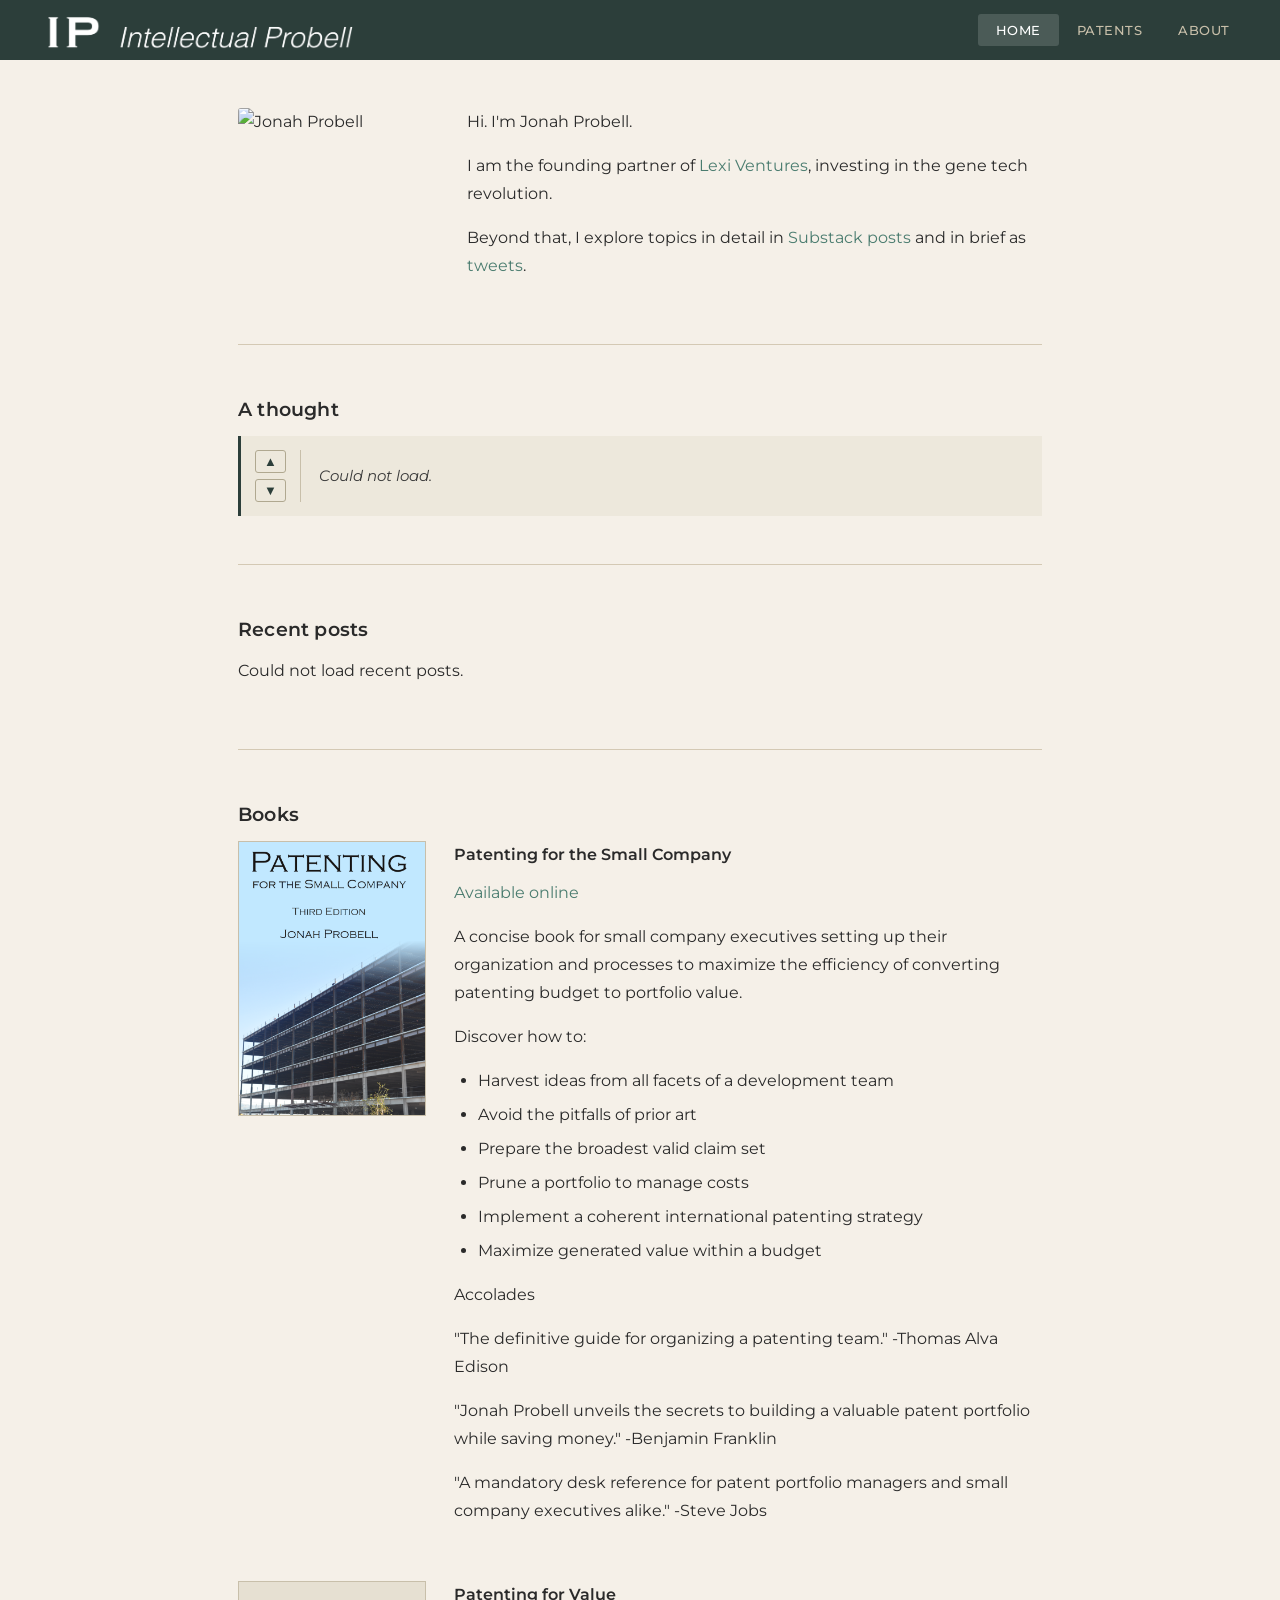
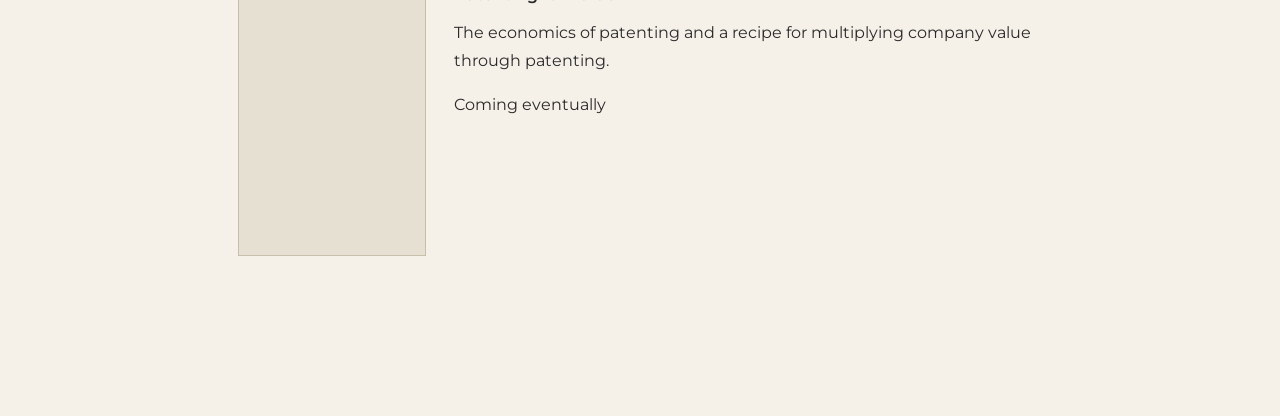
==== commit e469c9f9: "improvements" ====
--- a/index.html
+++ b/index.html
@@ -5,14 +5,15 @@
   <meta name="viewport" content="width=device-width, initial-scale=1.0" />
   <title>Home</title>
   <link rel="stylesheet" href="style.css" />
+  <link rel="icon" href="favicon.ico" type="image/x-icon" />
 </head>
 <body>
 
   <div class="top-bar">
     <img
       class="logo-img"
-      src="https://lh3.googleusercontent.com/sitesv/APaQ0SS3PT7CEqM4MosP2Sw4Rx1OOkE-7xwd73QUWbX3X1dPnboVbMnuLL85-y3KViXdpOVDeQXO08GnWyfeqE-LMrQlf7ZjaqZduv4Pmh1wlvfBJ8ejnsURGF2MhiyXoSKJTUu0x6iThcfoVtnWdsF7deCWU_VJOLqJQkuTa1ADIxVItGjeni8vBQ=w16383"
-      alt="Jonah Probell"
+      src="header_white_text.png"
+      alt="Intellectual Probell"
     />
     <ul class="top-nav">
       <li><a href="index.html" class="active">Home</a></li>
@@ -24,45 +25,145 @@
   <div class="content">
 
     <!-- ── Home ── -->
-    <p>Hi. I'm Jonah Probell.</p>
-    <p>My main focus is <a href="https://www.lexi.vc/" target="_blank">Lexi Ventures</a>, investing in the gene tech revolution.</p>
-    <p>Beyond that, I explore topics in detail in <a href="https://probell.substack.com/" target="_blank">Substack posts</a> and in brief as <a href="https://x.com/probell" target="_blank">tweets</a>.</p>
+    <div class="intro-block">
+      <img class="intro-photo" src="jonah_picnic.png" alt="Jonah Probell" />
+      <div>
+        <p>Hi. I'm Jonah Probell.</p>
+        <p>I am the founding partner of <a href="https://www.lexi.vc/" target="_blank">Lexi Ventures</a>, investing in the gene tech revolution.</p>
+        <p>Beyond that, I explore topics in detail in <a href="https://probell.substack.com/" target="_blank">Substack posts</a> and in brief as <a href="https://x.com/probell" target="_blank">tweets</a>.</p>
+      </div>
+    </div>
+
+    <!-- ── Tweet ── -->
+    <hr class="section-divider" />
+    <h2 class="section-heading">A thought</h2>
+    <div class="tweet-band">
+      <div class="tweet-nav">
+        <button class="tweet-btn" id="tweet-prev" title="Previous">&#9650;</button>
+        <button class="tweet-btn" id="tweet-next" title="Next">&#9660;</button>
+      </div>
+      <div id="tweet-text" class="tweet-text">Loading&hellip;</div>
+    </div>
+
+    <!-- ── Substack ── -->
+    <hr class="section-divider" />
+    <h2 class="section-heading">Recent posts</h2>
+    <div id="substack-posts" class="substack-grid">
+      <div class="substack-loading">Loading&hellip;</div>
+    </div>
 
     <!-- ── Books ── -->
     <hr class="section-divider" id="books" />
+    <h2 class="section-heading">Books</h2>
 
-    <img
-      src="https://lh3.googleusercontent.com/sitesv/[base64]w1280"
-      alt="Patenting for the Small Company"
-    />
+    <div class="book-entry">
+      <div class="book-cover">
+        <img src="book1.png" alt="Patenting for the Small Company" />
+      </div>
+      <div class="book-text">
+        <h2>Patenting for the Small Company</h2>
+        <p><a href="https://www.amazon.com/Patenting-Small-Company-Jonah-Probell/dp/1542841445" target="_blank">Available online</a></p>
+        <p>A concise book for small company executives setting up their organization and processes to maximize the efficiency of converting patenting budget to portfolio value.</p>
+        <p>Discover how to:</p>
+        <ul>
+          <li>Harvest ideas from all facets of a development team</li>
+          <li>Avoid the pitfalls of prior art</li>
+          <li>Prepare the broadest valid claim set</li>
+          <li>Prune a portfolio to manage costs</li>
+          <li>Implement a coherent international patenting strategy</li>
+          <li>Maximize generated value within a budget</li>
+        </ul>
+        <p>Accolades</p>
+        <p>"The definitive guide for organizing a patenting team." -Thomas Alva Edison</p>
+        <p>"Jonah Probell unveils the secrets to building a valuable patent portfolio while saving money." -Benjamin Franklin</p>
+        <p>"A mandatory desk reference for patent portfolio managers and small company executives alike." -Steve Jobs</p>
+      </div>
+    </div>
 
-    <h2>Patenting for the Small Company</h2>
-
-    <p><a href="https://www.amazon.com/Patenting-Small-Company-Jonah-Probell/dp/1542841445" target="_blank">Available online</a></p>
-
-    <p>A concise book for small company executives setting up their organization and processes to maximize the efficiency of converting patenting budget to portfolio value.</p>
-
-    <p>Discover how to:</p>
-    <ul>
-      <li>Harvest ideas from all facets of a development team</li>
-      <li>Avoid the pitfalls of prior art</li>
-      <li>Prepare the broadest valid claim set</li>
-      <li>Prune a portfolio to manage costs</li>
-      <li>Implement a coherent international patenting strategy</li>
-      <li>Maximize generated value within a budget</li>
-    </ul>
-
-    <p>Accolades</p>
-    <p>"The definitive guide for organizing a patenting team." -Thomas Alva Edison</p>
-    <p>"Jonah Probell unveils the secrets to building a valuable patent portfolio while saving money." -Benjamin Franklin</p>
-    <p>"A mandatory desk reference for patent portfolio managers and small company executives alike." -Steve Jobs</p>
-
-    <h2>Patenting for Value</h2>
-
-    <p>The economics of patenting and a recipe for multiplying company value through patenting.</p>
-    <p>Coming eventually</p>
+    <div class="book-entry">
+      <div class="book-cover">
+        <div class="book-placeholder"></div>
+      </div>
+      <div class="book-text">
+        <h2>Patenting for Value</h2>
+        <p>The economics of patenting and a recipe for multiplying company value through patenting.</p>
+        <p>Coming eventually</p>
+      </div>
+    </div>
 
   </div>
 
+  <script>
+    // ── Tweets ──
+    (function () {
+      var TWEETS_URL = 'https://raw.githubusercontent.com/panscient/Tweets/main/tweets.txt';
+      var tweets = [];
+      var idx = 0;
+
+      function render() {
+        if (!tweets.length) return;
+        document.getElementById('tweet-text').textContent = '\u201c' + tweets[idx] + '\u201d';
+      }
+
+      fetch(TWEETS_URL)
+        .then(function (r) { return r.text(); })
+        .then(function (text) {
+          // Tweets are delimited by double newlines; single newlines within a block are one tweet
+          tweets = text.split(/\r?\n\r?\n/).map(function (block) {
+            return block.split(/\r?\n/).map(function (l) { return l.trim(); }).filter(Boolean).join(' ');
+          }).filter(Boolean);
+          idx = Math.floor(Math.random() * tweets.length);
+          render();
+        })
+        .catch(function () {
+          document.getElementById('tweet-text').textContent = 'Could not load.';
+        });
+
+      document.getElementById('tweet-prev').addEventListener('click', function () {
+        if (!tweets.length) return;
+        idx = (idx - 1 + tweets.length) % tweets.length;
+        render();
+      });
+      document.getElementById('tweet-next').addEventListener('click', function () {
+        if (!tweets.length) return;
+        idx = (idx + 1) % tweets.length;
+        render();
+      });
+    })();
+
+    // ── Substack RSS ──
+    (function () {
+      var RSS = 'https://api.rss2json.com/v1/api.json?rss_url=https%3A%2F%2Fprobell.substack.com%2Ffeed';
+      var container = document.getElementById('substack-posts');
+
+      fetch(RSS)
+        .then(function (r) { return r.json(); })
+        .then(function (data) {
+          var items = (data.items || []).slice(0, 3);
+          if (!items.length) { container.innerHTML = '<p>No posts found.</p>'; return; }
+          container.innerHTML = '';
+          items.forEach(function (item) {
+            var thumb = item.thumbnail || item.enclosure && item.enclosure.link || '';
+            var date = item.pubDate ? new Date(item.pubDate).toLocaleDateString('en-US', {year:'numeric', month:'short', day:'numeric'}) : '';
+            var card = document.createElement('a');
+            card.className = 'substack-card';
+            card.href = item.link;
+            card.target = '_blank';
+            card.rel = 'noopener';
+            card.innerHTML =
+              (thumb ? '<img src="' + thumb + '" alt="" class="substack-thumb" />' : '<div class="substack-thumb substack-thumb-empty"></div>') +
+              '<div class="substack-info">' +
+                '<div class="substack-title">' + item.title + '</div>' +
+                (date ? '<div class="substack-date">' + date + '</div>' : '') +
+              '</div>';
+            container.appendChild(card);
+          });
+        })
+        .catch(function () {
+          container.innerHTML = '<p>Could not load recent posts.</p>';
+        });
+    })();
+  </script>
+
 </body>
 </html>
--- a/style.css
+++ b/style.css
@@ -1,26 +1,31 @@
+@import url('https://fonts.googleapis.com/css2?family=Montserrat:wght@400;500;600&display=swap');
+
 * { box-sizing: border-box; margin: 0; padding: 0; }
 
 body {
-  font-family: Arial, sans-serif;
+  font-family: 'Montserrat', Arial, sans-serif;
   font-size: 16px;
-  background: #fff;
-  color: #222;
-}
-
-/* ── Top nav bar ── */
+  background: #f5f0e8;
+  color: #2a2a2a;
+}
+
+/* ── Header / nav bar ── */
 .top-bar {
-  background: #fff;
-  border-bottom: 1px solid #e0e0e0;
-  padding: 0 24px;
+  position: sticky;
+  top: 0;
+  z-index: 100;
+  background: #2c3e3a;
+  padding: 0 32px;
   display: flex;
   align-items: center;
-  height: 64px;
-  gap: 24px;
+  justify-content: space-between;
+  height: 60px;
 }
 
 .top-bar .logo-img {
-  height: 40px;
+  height: 52px;
   width: auto;
+  display: block;
 }
 
 .top-nav {
@@ -31,30 +36,35 @@
 
 .top-nav a {
   display: block;
-  padding: 8px 16px;
-  font-size: 14px;
-  color: #222;
-  text-decoration: none;
-  border-radius: 4px;
+  padding: 8px 18px;
+  font-size: 13px;
+  font-weight: 500;
+  letter-spacing: 0.04em;
+  text-transform: uppercase;
+  color: #c8bfaa;
+  text-decoration: none;
+  border-radius: 3px;
+  transition: color 0.15s, background 0.15s;
 }
 
 .top-nav a:hover {
-  background: #f1f3f4;
+  color: #fff;
+  background: rgba(255,255,255,0.08);
 }
 
 .top-nav a.active {
-  background: #e8f0fe;
-  color: #1a73e8;
+  color: #fff;
+  background: rgba(255,255,255,0.15);
 }
 
 /* ── Main content ── */
 .content {
-  max-width: 840px;
+  max-width: 860px;
   margin: 48px auto;
-  padding: 0 24px 64px;
+  padding: 0 28px 72px;
   font-size: 16px;
-  line-height: 1.7;
-  color: #222;
+  line-height: 1.75;
+  color: #2a2a2a;
 }
 
 .content p {
@@ -62,7 +72,7 @@
 }
 
 .content a {
-  color: #1a73e8;
+  color: #4a7c6f;
   text-decoration: none;
 }
 
@@ -72,20 +82,20 @@
 
 .content h1 {
   font-size: 26px;
-  font-weight: bold;
+  font-weight: 600;
   margin: 0 0 20px 0;
 }
 
 .content h2 {
-  font-size: 20px;
-  font-weight: bold;
-  margin: 32px 0 12px 0;
+  font-size: 19px;
+  font-weight: 600;
+  margin: 28px 0 10px 0;
 }
 
 .content h3 {
-  font-size: 17px;
-  font-weight: bold;
-  margin: 24px 0 10px 0;
+  font-size: 16px;
+  font-weight: 600;
+  margin: 22px 0 8px 0;
 }
 
 .content ul {
@@ -113,8 +123,78 @@
 
 .section-divider {
   border: none;
-  border-top: 1px solid #e0e0e0;
+  border-top: 1px solid #d4c9b4;
   margin: 48px 0;
+}
+
+/* ── Random tweet ── */
+.tweet-band {
+  background: #ede8dc;
+  border-left: 3px solid #2c3e3a;
+  padding: 16px 20px;
+  margin: 32px 0;
+  font-style: italic;
+  font-size: 15px;
+  color: #3a3a3a;
+  line-height: 1.6;
+  cursor: pointer;
+  user-select: none;
+}
+
+.tweet-band:hover {
+  background: #e6e0d2;
+}
+
+/* ── Book layout ── */
+.book-entry {
+  display: flex;
+  gap: 28px;
+  align-items: flex-start;
+  margin-bottom: 40px;
+}
+
+.book-entry .book-cover {
+  flex: 0 0 188px;
+  width: 188px;
+}
+
+.book-entry .book-cover img,
+.book-entry .book-cover .book-placeholder {
+  width: 188px;
+  aspect-ratio: 1305 / 1911;
+  display: block;
+  border: 1px solid #c8bfaa;
+}
+
+.book-entry .book-cover .book-placeholder {
+  background: #e6e0d2;
+}
+
+.book-entry .book-text {
+  flex: 1;
+}
+
+.book-entry .book-text h2 {
+  margin-top: 0;
+  font-size: 16px;
+}
+
+
+/* ── Intro block ── */
+.intro-block {
+  display: flex;
+  gap: 28px;
+  align-items: flex-start;
+  margin-bottom: 8px;
+}
+
+.intro-photo {
+  flex: 0 0 25%;
+  width: 25%;
+  height: auto;
+  display: block;
+  border-radius: 3px;
+  margin: 0;
 }
 
 /* ── Patents TOC ── */
@@ -133,10 +213,138 @@
 }
 
 .toc ul li a {
-  color: #1a73e8;
+  color: #4a7c6f;
   text-decoration: none;
 }
 
 .toc ul li a:hover {
   text-decoration: underline;
 }
+
+/* ── About photo ── */
+.about-photo {
+  float: right;
+  margin: 0 0 24px 32px;
+  max-width: 220px;
+}
+
+/* ── Section headings ── */
+.section-heading {
+  font-size: 26px;
+  font-weight: 600;
+  margin: 0 0 16px 0;
+  letter-spacing: 0.01em;
+}
+
+/* ── Tweet band ── */
+.tweet-band {
+  background: #ede8dc;
+  border-left: 3px solid #2c3e3a;
+  padding: 14px 20px 14px 0;
+  margin: 0 0 8px 0;
+  display: flex;
+  align-items: stretch;
+  gap: 0;
+}
+
+.tweet-nav {
+  display: flex;
+  flex-direction: column;
+  align-items: center;
+  justify-content: center;
+  gap: 6px;
+  padding: 0 14px;
+  flex: 0 0 auto;
+  border-right: 1px solid #c8bfaa;
+  margin-right: 18px;
+}
+
+.tweet-btn {
+  background: none;
+  border: 1px solid #b0a890;
+  border-radius: 3px;
+  padding: 4px 8px;
+  font-size: 13px;
+  cursor: pointer;
+  color: #2c3e3a;
+  line-height: 1;
+}
+
+.tweet-btn:hover {
+  background: #e0d8c8;
+}
+
+.tweet-text {
+  font-style: italic;
+  font-size: 15px;
+  color: #3a3a3a;
+  line-height: 1.6;
+  flex: 1;
+  align-self: center;
+}
+
+.tweet-counter {
+  display: none;
+}
+
+/* ── Substack posts ── */
+.substack-grid {
+  display: flex;
+  gap: 20px;
+  margin-bottom: 8px;
+}
+
+.substack-card {
+  flex: 1;
+  display: flex;
+  flex-direction: column;
+  text-decoration: none;
+  color: inherit;
+  border: 1px solid #d4c9b4;
+  border-radius: 4px;
+  overflow: hidden;
+  background: #faf7f2;
+  transition: box-shadow 0.15s;
+}
+
+.substack-card:hover {
+  box-shadow: 0 2px 8px rgba(0,0,0,0.10);
+  text-decoration: none;
+}
+
+.substack-thumb {
+  width: 100%;
+  aspect-ratio: 16 / 9;
+  object-fit: cover;
+  display: block;
+}
+
+.substack-thumb-empty {
+  width: 100%;
+  aspect-ratio: 16 / 9;
+  background: #e6e0d2;
+  display: block;
+}
+
+.substack-info {
+  padding: 10px 12px 12px;
+}
+
+.substack-title {
+  font-size: 14px;
+  font-weight: 600;
+  line-height: 1.4;
+  margin-bottom: 4px;
+  color: #2a2a2a;
+}
+
+.substack-date {
+  font-size: 12px;
+  color: #888;
+}
+
+.substack-loading {
+  font-size: 14px;
+  color: #888;
+  font-style: italic;
+}
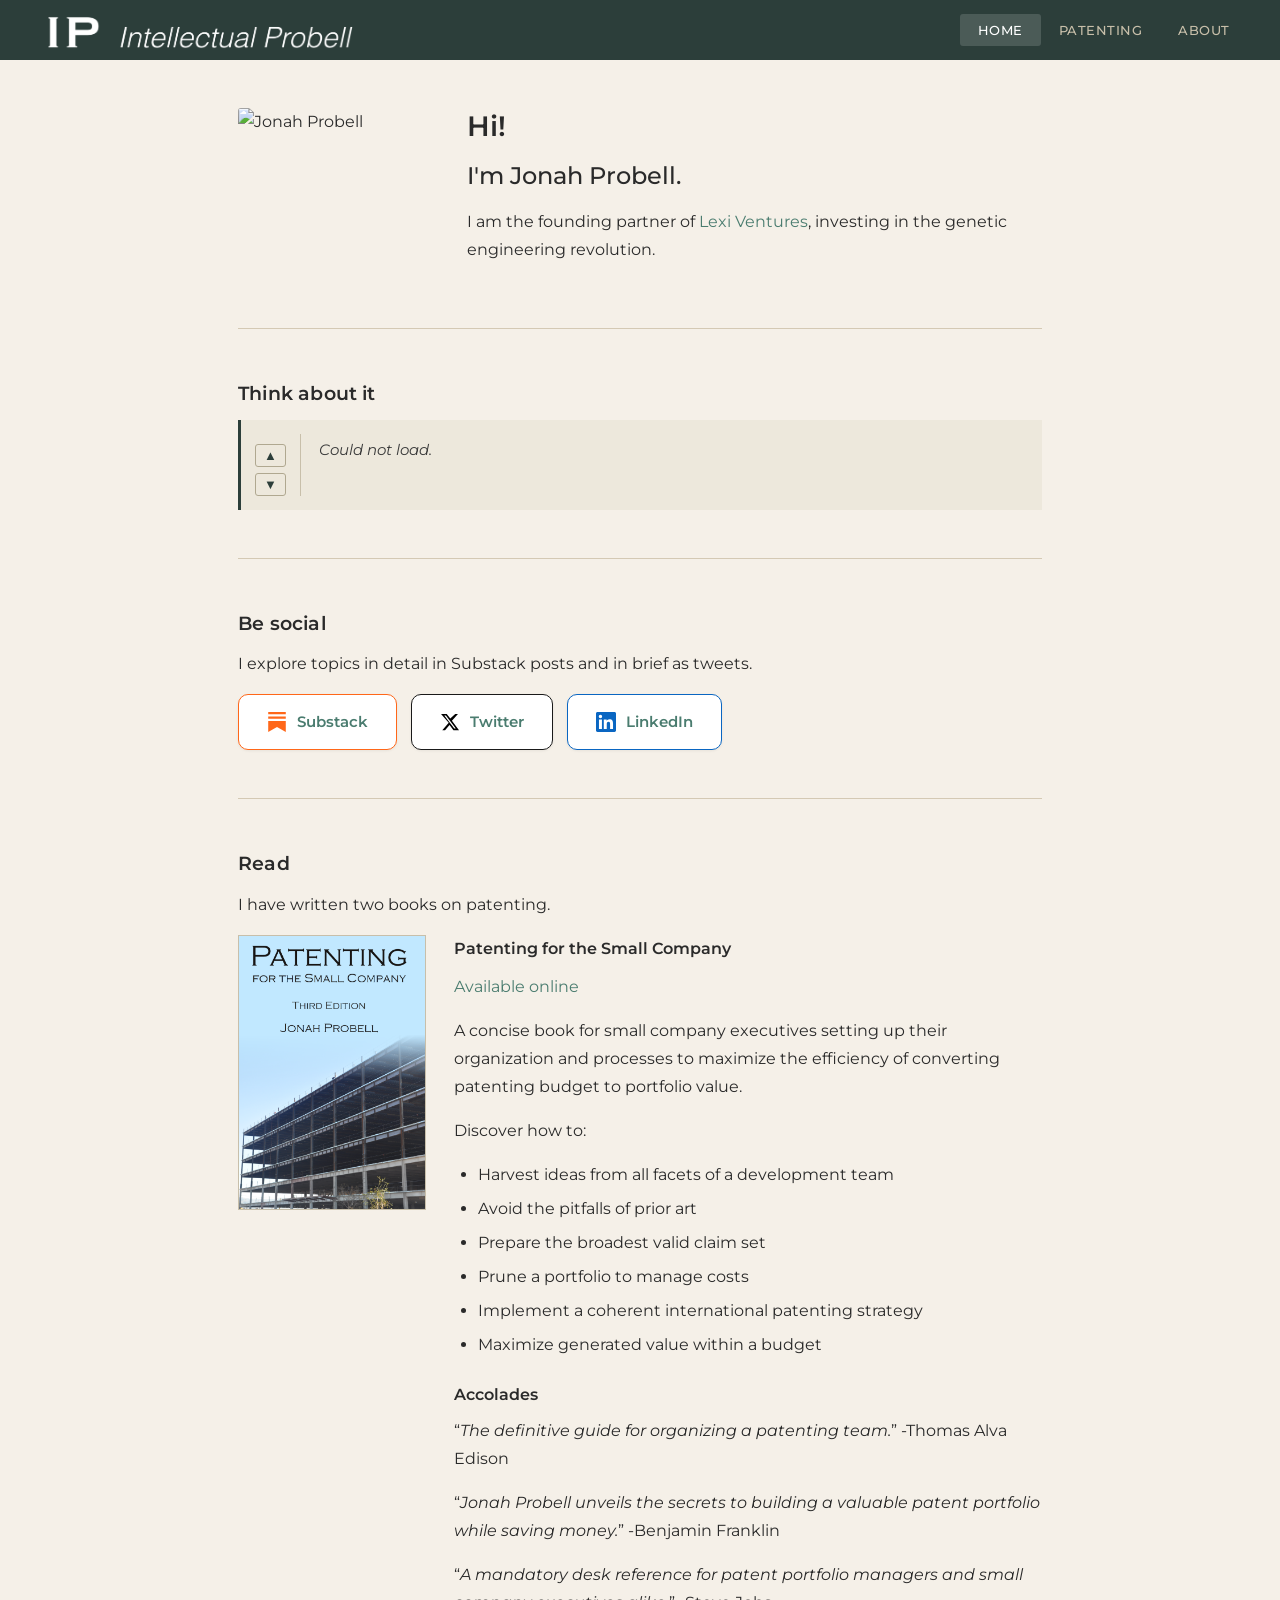
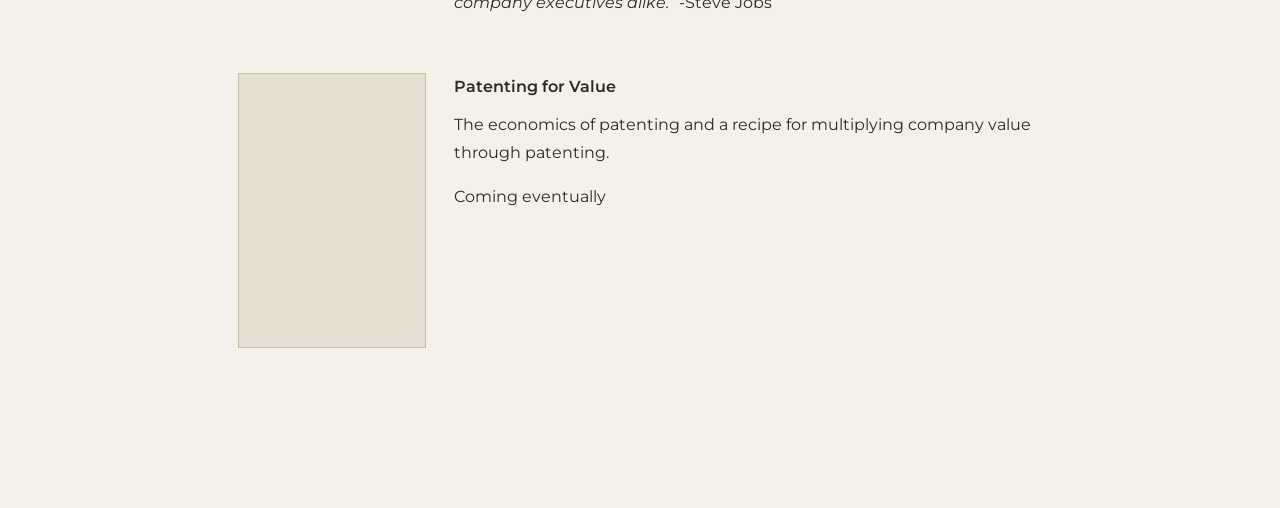
==== commit c493a13c: "styling updates" ====
--- a/index.html
+++ b/index.html
@@ -10,14 +10,14 @@
 <body>
 
   <div class="top-bar">
-    <img
+    <a href="/"><img
       class="logo-img"
       src="header_white_text.png"
       alt="Intellectual Probell"
-    />
+    /></a>
     <ul class="top-nav">
       <li><a href="index.html" class="active">Home</a></li>
-      <li><a href="patents.html">Patents</a></li>
+      <li><a href="patents.html">Patenting</a></li>
       <li><a href="about.html">About</a></li>
     </ul>
   </div>
@@ -28,15 +28,15 @@
     <div class="intro-block">
       <img class="intro-photo" src="jonah_picnic.png" alt="Jonah Probell" />
       <div>
-        <p>Hi. I'm Jonah Probell.</p>
-        <p>I am the founding partner of <a href="https://www.lexi.vc/" target="_blank">Lexi Ventures</a>, investing in the gene tech revolution.</p>
-        <p>Beyond that, I explore topics in detail in <a href="https://probell.substack.com/" target="_blank">Substack posts</a> and in brief as <a href="https://x.com/probell" target="_blank">tweets</a>.</p>
+        <p class="intro-hi">Hi!</p>
+        <p class="intro-name">I'm Jonah Probell.</p>
+        <p>I am the founding partner of <a href="https://www.lexi.vc/" target="_blank">Lexi Ventures</a>, investing in the genetic engineering revolution.</p>
       </div>
     </div>
 
     <!-- ── Tweet ── -->
     <hr class="section-divider" />
-    <h2 class="section-heading">A thought</h2>
+    <h2 class="section-heading">Think about it</h2>
     <div class="tweet-band">
       <div class="tweet-nav">
         <button class="tweet-btn" id="tweet-prev" title="Previous">&#9650;</button>
@@ -47,14 +47,37 @@
 
     <!-- ── Substack ── -->
     <hr class="section-divider" />
-    <h2 class="section-heading">Recent posts</h2>
-    <div id="substack-posts" class="substack-grid">
-      <div class="substack-loading">Loading&hellip;</div>
+    <h2 class="section-heading">Be social</h2>
+    <p>I explore topics in detail in Substack posts and in brief as tweets.</p>
+    <div class="social-buttons">
+
+      <a class="social-btn social-btn-substack" href="https://probell.substack.com/" target="_blank" rel="noopener">
+        <svg class="social-icon" viewBox="0 0 24 24" aria-hidden="true" xmlns="http://www.w3.org/2000/svg">
+          <path fill="#FF6719" d="M22.539 8.242H1.46V5.406h21.08v2.836zM1.46 10.812V24L12 18.11 22.54 24V10.812H1.46zM22.54 0H1.46v2.836h21.08V0z"/>
+        </svg>
+        <span>Substack</span>
+      </a>
+
+      <a class="social-btn social-btn-x" href="https://www.x.com/probell" target="_blank" rel="noopener">
+        <svg class="social-icon" viewBox="0 0 24 24" aria-hidden="true" xmlns="http://www.w3.org/2000/svg">
+          <path fill="#000000" d="M18.244 2.25h3.308l-7.227 8.26 8.502 11.24H16.17l-4.714-6.231-5.401 6.231H2.744l7.73-8.835L1.254 2.25H8.08l4.253 5.622 5.91-5.622zm-1.161 17.52h1.833L7.084 4.126H5.117z"/>
+        </svg>
+        <span>Twitter</span>
+      </a>
+
+      <a class="social-btn social-btn-linkedin" href="https://www.linkedin.com/in/probell" target="_blank" rel="noopener">
+        <svg class="social-icon" viewBox="0 0 24 24" aria-hidden="true" xmlns="http://www.w3.org/2000/svg">
+          <path fill="#0A66C2" d="M20.447 20.452h-3.554v-5.569c0-1.328-.027-3.037-1.852-3.037-1.853 0-2.136 1.445-2.136 2.939v5.667H9.351V9h3.414v1.561h.046c.477-.9 1.637-1.85 3.37-1.85 3.601 0 4.267 2.37 4.267 5.455v6.286zM5.337 7.433a2.062 2.062 0 0 1-2.063-2.065 2.064 2.064 0 1 1 2.063 2.065zm1.782 13.019H3.555V9h3.564v11.452zM22.225 0H1.771C.792 0 0 .774 0 1.729v20.542C0 23.227.792 24 1.771 24h20.451C23.2 24 24 23.227 24 22.271V1.729C24 .774 23.2 0 22.222 0h.003z"/>
+        </svg>
+        <span>LinkedIn</span>
+      </a>
+
     </div>
 
     <!-- ── Books ── -->
     <hr class="section-divider" id="books" />
-    <h2 class="section-heading">Books</h2>
+    <h2 class="section-heading">Read</h2>
+    <p>I have written two books on patenting.</p>
 
     <div class="book-entry">
       <div class="book-cover">
@@ -73,10 +96,10 @@
           <li>Implement a coherent international patenting strategy</li>
           <li>Maximize generated value within a budget</li>
         </ul>
-        <p>Accolades</p>
-        <p>"The definitive guide for organizing a patenting team." -Thomas Alva Edison</p>
-        <p>"Jonah Probell unveils the secrets to building a valuable patent portfolio while saving money." -Benjamin Franklin</p>
-        <p>"A mandatory desk reference for patent portfolio managers and small company executives alike." -Steve Jobs</p>
+        <h3>Accolades</h3>
+        <p>&#8220;<em>The definitive guide for organizing a patenting team.</em>&#8221; &#8209;Thomas Alva Edison</p>
+        <p>&#8220;<em>Jonah Probell unveils the secrets to building a valuable patent portfolio while saving money.</em>&#8221; &#8209;Benjamin Franklin</p>
+        <p>&#8220;<em>A mandatory desk reference for patent portfolio managers and small company executives alike.</em>&#8221; &#8209;Steve Jobs</p>
       </div>
     </div>
 
@@ -102,7 +125,7 @@
 
       function render() {
         if (!tweets.length) return;
-        document.getElementById('tweet-text').textContent = '\u201c' + tweets[idx] + '\u201d';
+        document.getElementById('tweet-text').innerHTML = tweets[idx];
       }
 
       fetch(TWEETS_URL)
@@ -110,7 +133,7 @@
         .then(function (text) {
           // Tweets are delimited by double newlines; single newlines within a block are one tweet
           tweets = text.split(/\r?\n\r?\n/).map(function (block) {
-            return block.split(/\r?\n/).map(function (l) { return l.trim(); }).filter(Boolean).join(' ');
+            return block.split(/\r?\n/).map(function (l) { return l.trim(); }).filter(Boolean).join('<br>');
           }).filter(Boolean);
           idx = Math.floor(Math.random() * tweets.length);
           render();
@@ -131,38 +154,6 @@
       });
     })();
 
-    // ── Substack RSS ──
-    (function () {
-      var RSS = 'https://api.rss2json.com/v1/api.json?rss_url=https%3A%2F%2Fprobell.substack.com%2Ffeed';
-      var container = document.getElementById('substack-posts');
-
-      fetch(RSS)
-        .then(function (r) { return r.json(); })
-        .then(function (data) {
-          var items = (data.items || []).slice(0, 3);
-          if (!items.length) { container.innerHTML = '<p>No posts found.</p>'; return; }
-          container.innerHTML = '';
-          items.forEach(function (item) {
-            var thumb = item.thumbnail || item.enclosure && item.enclosure.link || '';
-            var date = item.pubDate ? new Date(item.pubDate).toLocaleDateString('en-US', {year:'numeric', month:'short', day:'numeric'}) : '';
-            var card = document.createElement('a');
-            card.className = 'substack-card';
-            card.href = item.link;
-            card.target = '_blank';
-            card.rel = 'noopener';
-            card.innerHTML =
-              (thumb ? '<img src="' + thumb + '" alt="" class="substack-thumb" />' : '<div class="substack-thumb substack-thumb-empty"></div>') +
-              '<div class="substack-info">' +
-                '<div class="substack-title">' + item.title + '</div>' +
-                (date ? '<div class="substack-date">' + date + '</div>' : '') +
-              '</div>';
-            container.appendChild(card);
-          });
-        })
-        .catch(function () {
-          container.innerHTML = '<p>Could not load recent posts.</p>';
-        });
-    })();
   </script>
 
 </body>
--- a/style.css
+++ b/style.css
@@ -230,7 +230,7 @@
 
 /* ── Section headings ── */
 .section-heading {
-  font-size: 26px;
+  font-size: 39px;
   font-weight: 600;
   margin: 0 0 16px 0;
   letter-spacing: 0.01em;
@@ -251,10 +251,11 @@
   display: flex;
   flex-direction: column;
   align-items: center;
-  justify-content: center;
+  justify-content: flex-start;
   gap: 6px;
-  padding: 0 14px;
+  padding: 10px 14px 0;
   flex: 0 0 auto;
+  align-self: flex-start;
   border-right: 1px solid #c8bfaa;
   margin-right: 18px;
 }
@@ -280,7 +281,8 @@
   color: #3a3a3a;
   line-height: 1.6;
   flex: 1;
-  align-self: center;
+  align-self: flex-start;
+  padding-top: 4px;
 }
 
 .tweet-counter {
@@ -348,3 +350,86 @@
   color: #888;
   font-style: italic;
 }
+
+/* ── Social buttons ── */
+.social-buttons {
+  display: flex;
+  gap: 14px;
+  margin-bottom: 20px;
+  flex-wrap: wrap;
+}
+
+.social-btn {
+  display: inline-flex;
+  align-items: center;
+  gap: 10px;
+  padding: 14px 28px;
+  border: 1.5px solid;
+  border-radius: 10px;
+  background: #fff;
+  font-size: 15px;
+  font-weight: 600;
+  text-decoration: none;
+  transition: box-shadow 0.15s, background 0.15s;
+  box-shadow: 0 1px 3px rgba(0,0,0,0.06);
+  min-width: 140px;
+  justify-content: center;
+}
+
+.social-btn:hover {
+  text-decoration: none;
+  box-shadow: 0 3px 8px rgba(0,0,0,0.12);
+}
+
+.social-icon {
+  width: 20px;
+  height: 20px;
+  flex-shrink: 0;
+  display: block;
+}
+
+.social-btn-substack {
+  border-color: #FF6719;
+  color: #FF6719;
+}
+.social-btn-substack:hover {
+  background: #fff8f4;
+}
+
+.social-btn-x {
+  border-color: #1a1a1a;
+  color: #1a1a1a;
+}
+.social-btn-x:hover {
+  background: #f7f7f7;
+}
+
+.social-btn-linkedin {
+  border-color: #0A66C2;
+  color: #0A66C2;
+}
+.social-btn-linkedin:hover {
+  background: #f0f6ff;
+}
+
+/* ── Intro greeting ── */
+.intro-hi {
+  font-size: 28px;
+  font-weight: 600;
+  margin-bottom: 4px;
+  line-height: 1.3;
+}
+
+.intro-name {
+  font-size: 24px;
+  font-weight: 500;
+  margin-bottom: 16px;
+  line-height: 1.3;
+}
+
+/* ── Logo link ── */
+.top-bar a:has(.logo-img) {
+  display: flex;
+  align-items: flex-start;
+  line-height: 0;
+}
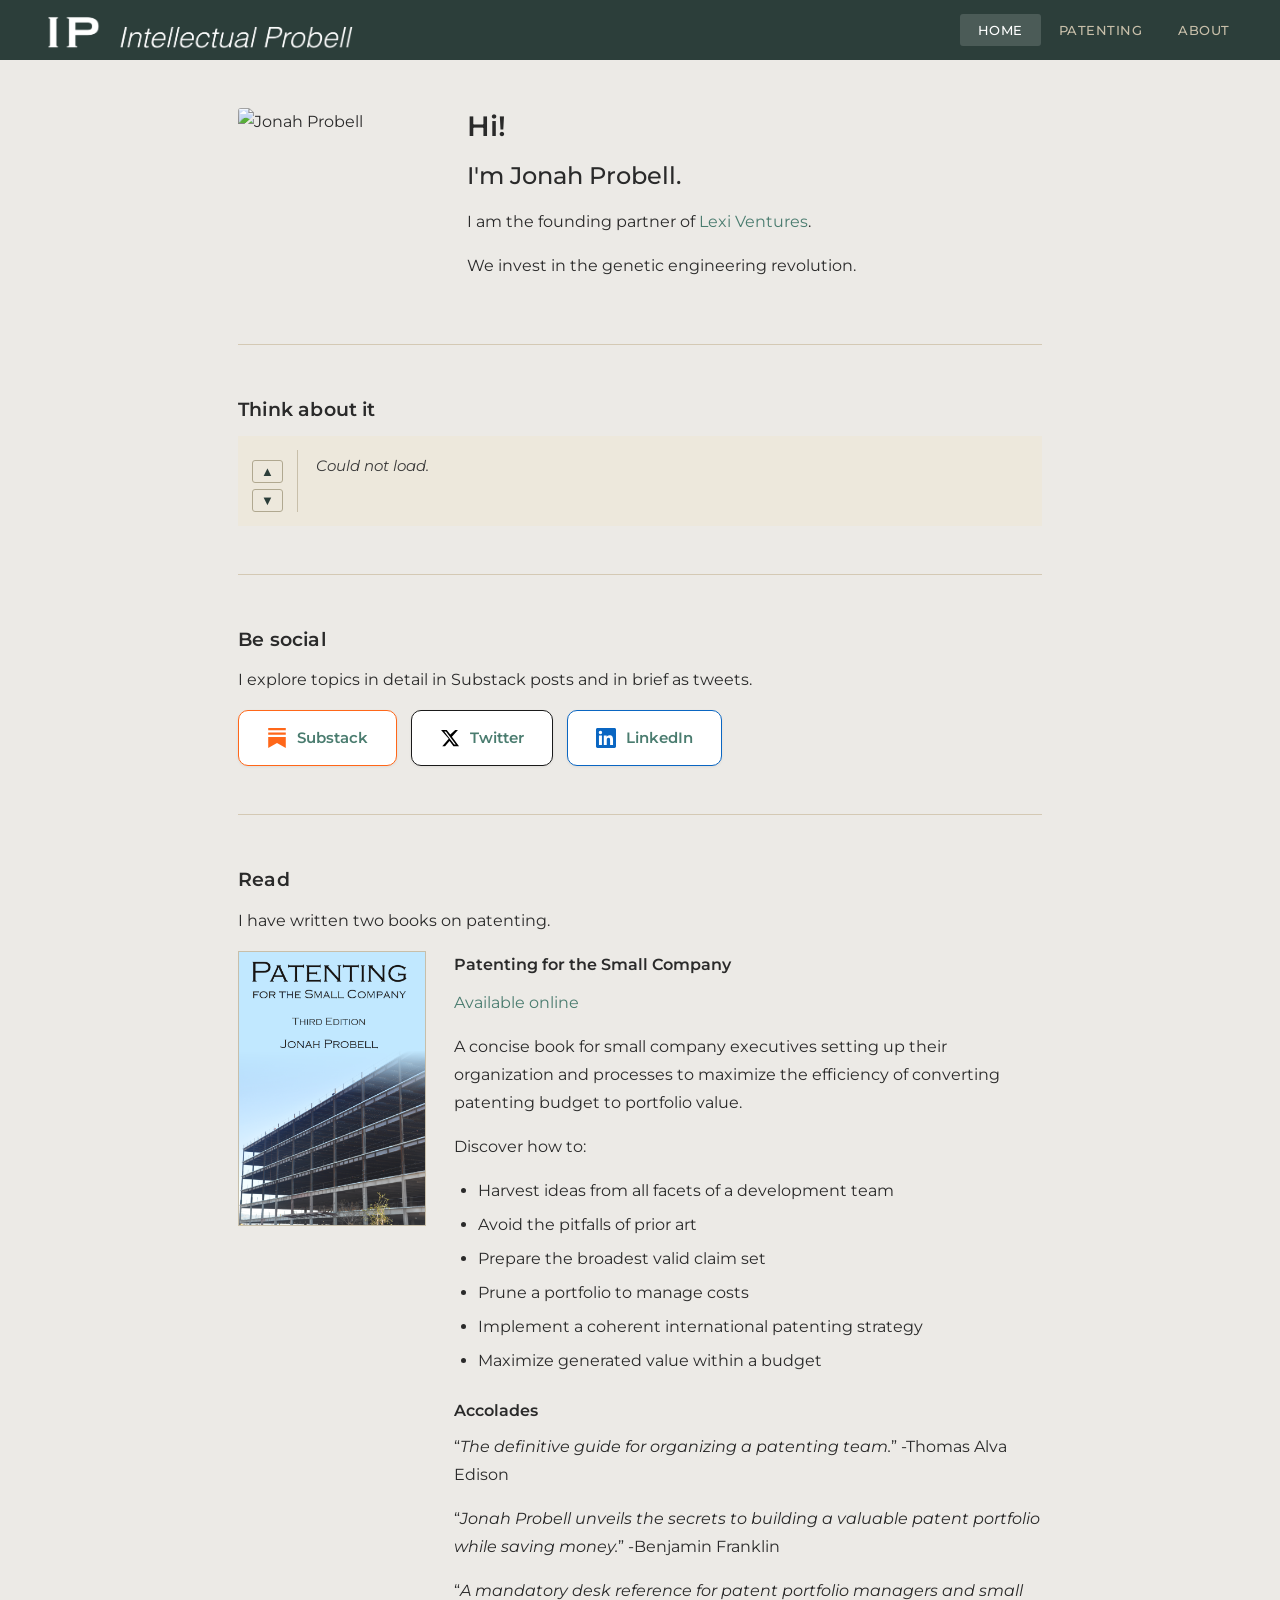
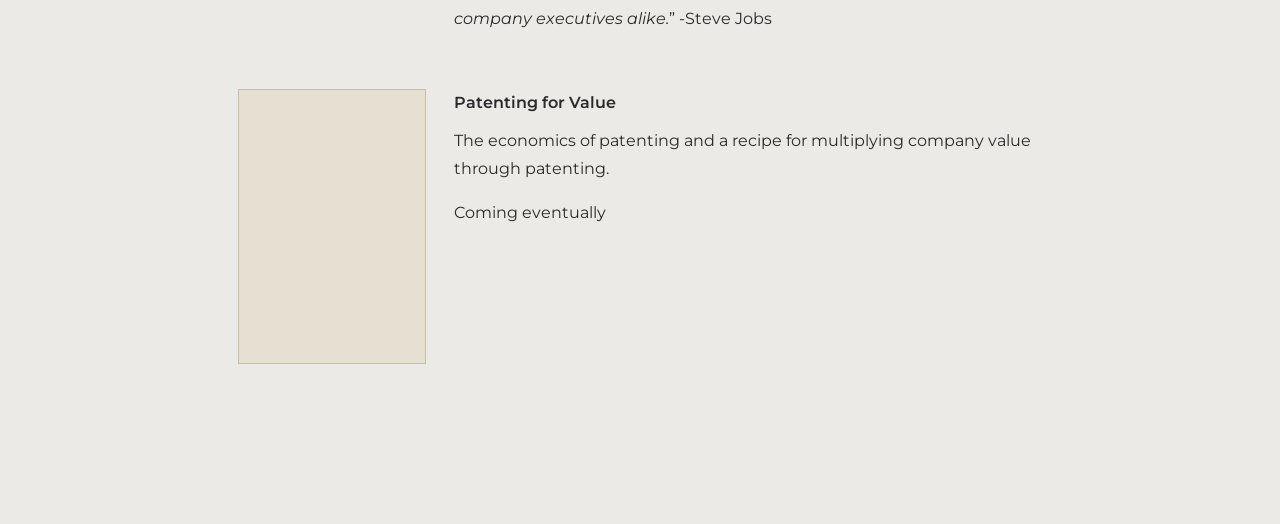
==== commit f2c104d5: "updates" ====
--- a/index.html
+++ b/index.html
@@ -17,7 +17,7 @@
     /></a>
     <ul class="top-nav">
       <li><a href="index.html" class="active">Home</a></li>
-      <li><a href="patents.html">Patenting</a></li>
+      <li><a href="patenting.html">Patenting</a></li>
       <li><a href="about.html">About</a></li>
     </ul>
   </div>
@@ -30,7 +30,8 @@
       <div>
         <p class="intro-hi">Hi!</p>
         <p class="intro-name">I'm Jonah Probell.</p>
-        <p>I am the founding partner of <a href="https://www.lexi.vc/" target="_blank">Lexi Ventures</a>, investing in the genetic engineering revolution.</p>
+        <p>I am the founding partner of <a href="https://www.lexi.vc/" target="_blank">Lexi Ventures</a>.</p>
+        <p>We invest in the genetic engineering revolution.</p>
       </div>
     </div>
 
--- a/style.css
+++ b/style.css
@@ -5,7 +5,7 @@
 body {
   font-family: 'Montserrat', Arial, sans-serif;
   font-size: 16px;
-  background: #f5f0e8;
+  background: #eceae6;
   color: #2a2a2a;
 }
 
@@ -128,23 +128,6 @@
 }
 
 /* ── Random tweet ── */
-.tweet-band {
-  background: #ede8dc;
-  border-left: 3px solid #2c3e3a;
-  padding: 16px 20px;
-  margin: 32px 0;
-  font-style: italic;
-  font-size: 15px;
-  color: #3a3a3a;
-  line-height: 1.6;
-  cursor: pointer;
-  user-select: none;
-}
-
-.tweet-band:hover {
-  background: #e6e0d2;
-}
-
 /* ── Book layout ── */
 .book-entry {
   display: flex;
@@ -239,7 +222,6 @@
 /* ── Tweet band ── */
 .tweet-band {
   background: #ede8dc;
-  border-left: 3px solid #2c3e3a;
   padding: 14px 20px 14px 0;
   margin: 0 0 8px 0;
   display: flex;
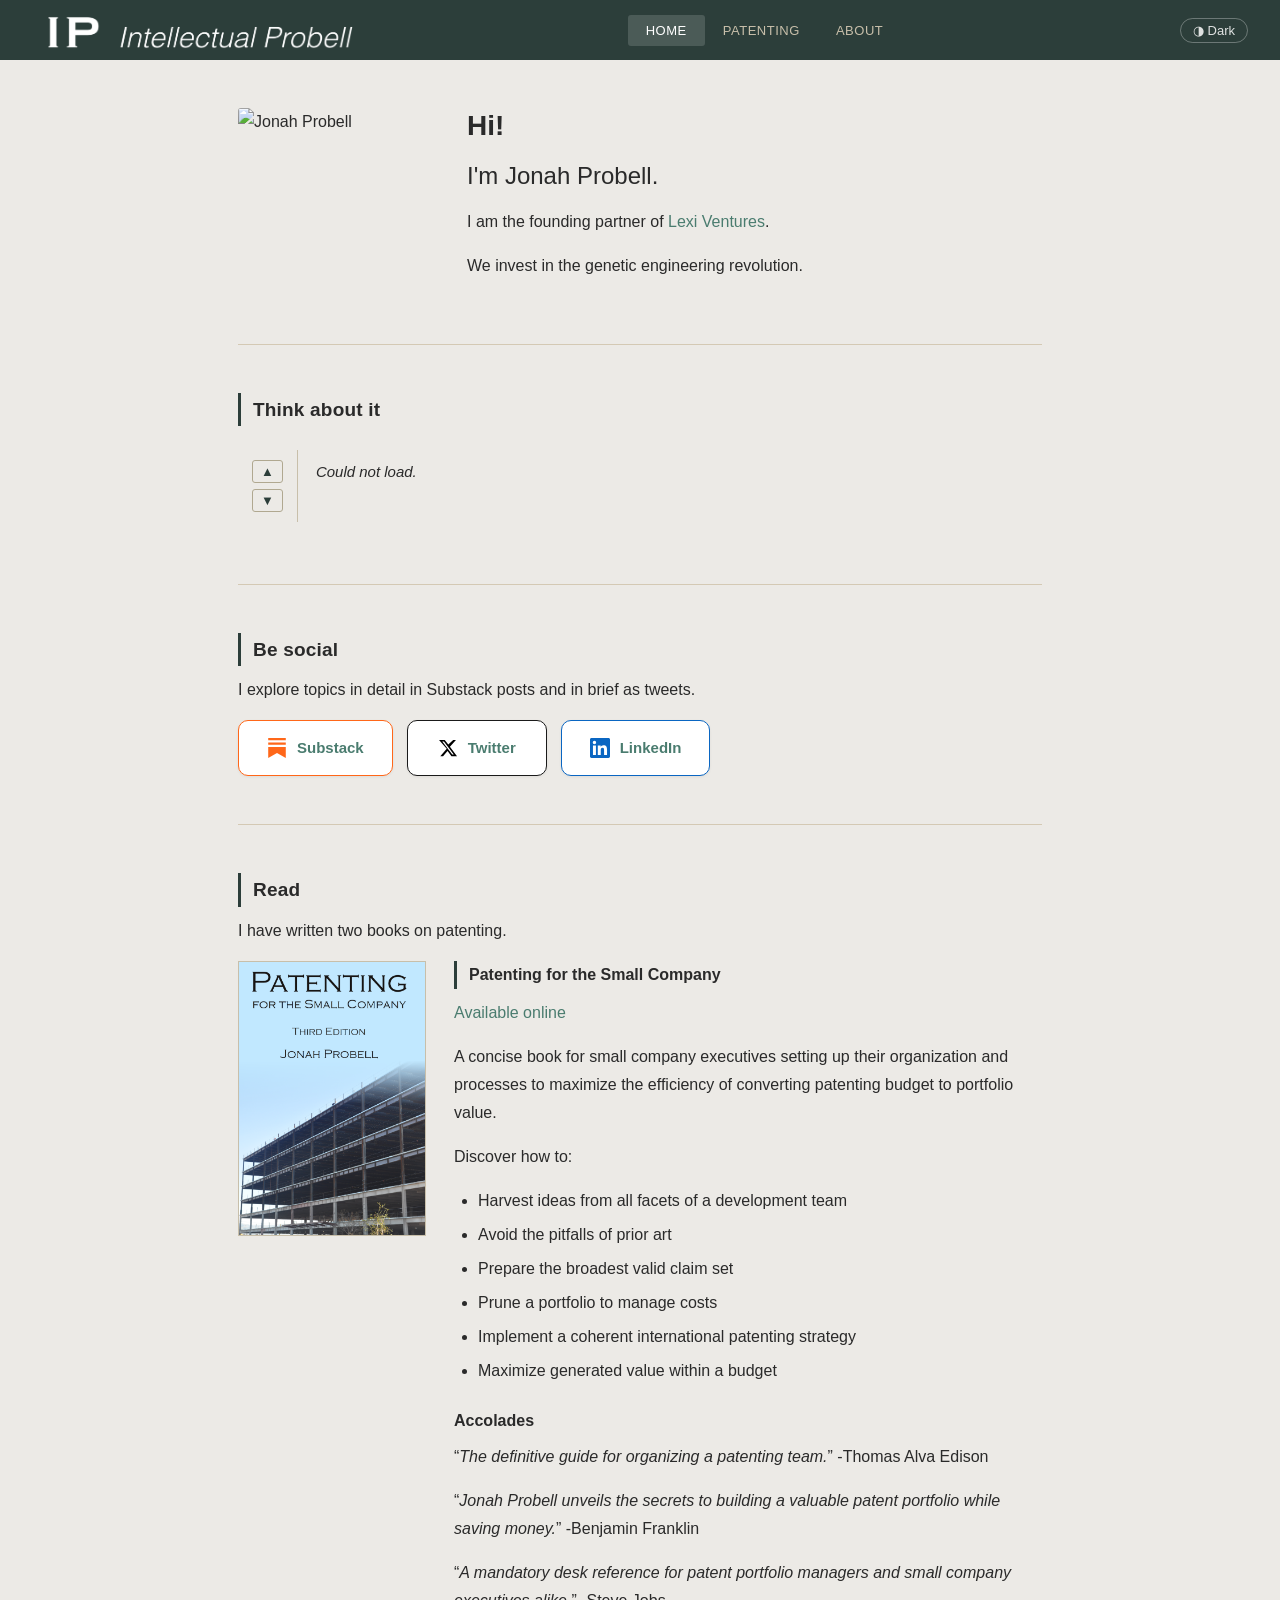
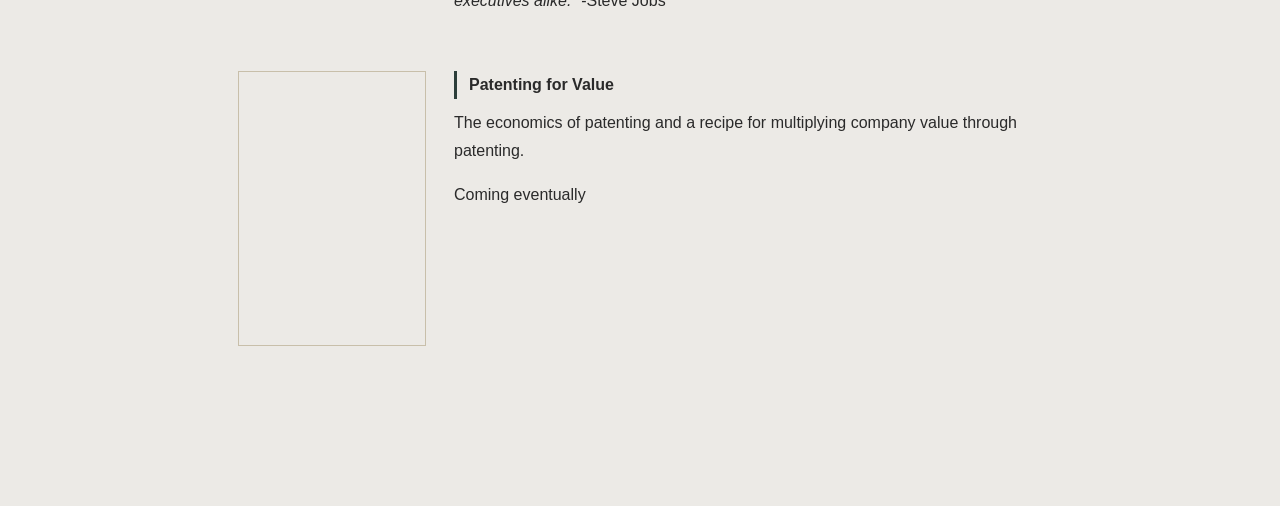
==== commit 0a8780f1: "visual improvements" ====
--- a/index.html
+++ b/index.html
@@ -1,5 +1,5 @@
 <!DOCTYPE html>
-<html lang="en">
+<html lang="en" data-theme="light">
 <head>
   <meta charset="UTF-8" />
   <meta name="viewport" content="width=device-width, initial-scale=1.0" />
@@ -20,6 +20,7 @@
       <li><a href="patenting.html">Patenting</a></li>
       <li><a href="about.html">About</a></li>
     </ul>
+    <button class="theme-toggle" id="theme-toggle" aria-label="Toggle dark mode">☀ Light</button>
   </div>
 
   <div class="content">
@@ -28,7 +29,7 @@
     <div class="intro-block">
       <img class="intro-photo" src="jonah_picnic.png" alt="Jonah Probell" />
       <div>
-        <p class="intro-hi">Hi!</p>
+        <p class="intro-hi"><span id="typewriter-hi"></span></p>
         <p class="intro-name">I'm Jonah Probell.</p>
         <p>I am the founding partner of <a href="https://www.lexi.vc/" target="_blank">Lexi Ventures</a>.</p>
         <p>We invest in the genetic engineering revolution.</p>
@@ -76,7 +77,7 @@
     </div>
 
     <!-- ── Books ── -->
-    <hr class="section-divider" id="books" />
+    <hr class="section-divider" />
     <h2 class="section-heading">Read</h2>
     <p>I have written two books on patenting.</p>
 
@@ -126,7 +127,12 @@
 
       function render() {
         if (!tweets.length) return;
-        document.getElementById('tweet-text').innerHTML = tweets[idx];
+        var el = document.getElementById('tweet-text');
+        el.style.opacity = '0';
+        setTimeout(function () {
+          el.innerHTML = tweets[idx];
+          el.style.opacity = '1';
+        }, 180);
       }
 
       fetch(TWEETS_URL)
@@ -157,5 +163,43 @@
 
   </script>
 
+  <script>
+    // ── Typewriter ──
+    (function () {
+      var el = document.getElementById('typewriter-hi');
+      if (!el) return;
+      var text = 'Hi!';
+      var i = 0;
+      el.textContent = '';
+      function type() {
+        if (i < text.length) {
+          el.textContent += text[i++];
+          setTimeout(type, i === 1 ? 180 : 120);
+        }
+      }
+      setTimeout(type, 400);
+    })();
+
+
+  </script>
+
+
+  <script>
+    // ── Dark mode ──
+    (function () {
+      var html = document.documentElement;
+      var btn  = document.getElementById('theme-toggle');
+      var stored = localStorage.getItem('theme') || 'light';
+      html.setAttribute('data-theme', stored);
+      btn.textContent = stored === 'dark' ? '☀ Light' : '◑ Dark';
+      btn.addEventListener('click', function () {
+        var current = html.getAttribute('data-theme');
+        var next = current === 'dark' ? 'light' : 'dark';
+        html.setAttribute('data-theme', next);
+        btn.textContent = next === 'dark' ? '☀ Light' : '◑ Dark';
+        localStorage.setItem('theme', next);
+      });
+    })();
+  </script>
 </body>
 </html>
--- a/style.css
+++ b/style.css
@@ -1,3 +1,31 @@
+:root {
+  --bg:          #eceae6;
+  --bg-subtle:   #f0ede6;
+  --bg-card:     #fff;
+  --text:        #2a2a2a;
+  --text-muted:  #888;
+  --border:      #d4c9b4;
+  --border-mid:  #c8bfaa;
+  --border-dark: #b0a890;
+  --accent:      #2c3e3a;
+  --accent-link: #4a7c6f;
+  --nav-bg:      #2c3e3a;
+}
+
+[data-theme="dark"] {
+  --bg:          #1a1c1b;
+  --bg-subtle:   #222624;
+  --bg-card:     #2a2e2d;
+  --text:        #ddd8d0;
+  --text-muted:  #7a8a85;
+  --border:      #3a4440;
+  --border-mid:  #3a4440;
+  --border-dark: #4a5550;
+  --accent:      #5aafa0;
+  --accent-link: #6ec9b8;
+  --nav-bg:      #111413;
+}
+
 @import url('https://fonts.googleapis.com/css2?family=Montserrat:wght@400;500;600&display=swap');
 
 * { box-sizing: border-box; margin: 0; padding: 0; }
@@ -5,8 +33,8 @@
 body {
   font-family: 'Montserrat', Arial, sans-serif;
   font-size: 16px;
-  background: #eceae6;
-  color: #2a2a2a;
+  background: var(--bg);
+  color: var(--text);
 }
 
 /* ── Header / nav bar ── */
@@ -14,7 +42,7 @@
   position: sticky;
   top: 0;
   z-index: 100;
-  background: #2c3e3a;
+  background: var(--nav-bg);
   padding: 0 32px;
   display: flex;
   align-items: center;
@@ -64,7 +92,7 @@
   padding: 0 28px 72px;
   font-size: 16px;
   line-height: 1.75;
-  color: #2a2a2a;
+  color: var(--text);
 }
 
 .content p {
@@ -72,7 +100,7 @@
 }
 
 .content a {
-  color: #4a7c6f;
+  color: var(--accent-link);
   text-decoration: none;
 }
 
@@ -90,6 +118,8 @@
   font-size: 19px;
   font-weight: 600;
   margin: 28px 0 10px 0;
+  padding-left: 12px;
+  border-left: 3px solid var(--accent);
 }
 
 .content h3 {
@@ -121,11 +151,7 @@
   margin: 0 0 24px 0;
 }
 
-.section-divider {
-  border: none;
-  border-top: 1px solid #d4c9b4;
-  margin: 48px 0;
-}
+
 
 /* ── Random tweet ── */
 /* ── Book layout ── */
@@ -146,11 +172,11 @@
   width: 188px;
   aspect-ratio: 1305 / 1911;
   display: block;
-  border: 1px solid #c8bfaa;
+  border: 1px solid var(--border-mid);
 }
 
 .book-entry .book-cover .book-placeholder {
-  background: #e6e0d2;
+  background: transparent;
 }
 
 .book-entry .book-text {
@@ -196,7 +222,7 @@
 }
 
 .toc ul li a {
-  color: #4a7c6f;
+  color: var(--accent-link);
   text-decoration: none;
 }
 
@@ -221,7 +247,7 @@
 
 /* ── Tweet band ── */
 .tweet-band {
-  background: #ede8dc;
+  background: transparent;
   padding: 14px 20px 14px 0;
   margin: 0 0 8px 0;
   display: flex;
@@ -235,21 +261,21 @@
   align-items: center;
   justify-content: flex-start;
   gap: 6px;
-  padding: 10px 14px 0;
+  padding: 10px 14px 10px;
   flex: 0 0 auto;
   align-self: flex-start;
-  border-right: 1px solid #c8bfaa;
+  border-right: 1px solid var(--border-mid);
   margin-right: 18px;
 }
 
 .tweet-btn {
   background: none;
-  border: 1px solid #b0a890;
+  border: 1px solid var(--border-dark);
   border-radius: 3px;
   padding: 4px 8px;
   font-size: 13px;
   cursor: pointer;
-  color: #2c3e3a;
+  color: var(--accent);
   line-height: 1;
 }
 
@@ -260,11 +286,11 @@
 .tweet-text {
   font-style: italic;
   font-size: 15px;
-  color: #3a3a3a;
+  color: var(--text);
   line-height: 1.6;
   flex: 1;
   align-self: flex-start;
-  padding-top: 4px;
+  padding-top: 10px;
 }
 
 .tweet-counter {
@@ -284,7 +310,7 @@
   flex-direction: column;
   text-decoration: none;
   color: inherit;
-  border: 1px solid #d4c9b4;
+  border: 1px solid var(--border);
   border-radius: 4px;
   overflow: hidden;
   background: #faf7f2;
@@ -306,7 +332,7 @@
 .substack-thumb-empty {
   width: 100%;
   aspect-ratio: 16 / 9;
-  background: #e6e0d2;
+  background: transparent;
   display: block;
 }
 
@@ -319,17 +345,17 @@
   font-weight: 600;
   line-height: 1.4;
   margin-bottom: 4px;
-  color: #2a2a2a;
+  color: var(--text);
 }
 
 .substack-date {
   font-size: 12px;
-  color: #888;
+  color: var(--text-muted);
 }
 
 .substack-loading {
   font-size: 14px;
-  color: #888;
+  color: var(--text-muted);
   font-style: italic;
 }
 
@@ -348,7 +374,7 @@
   padding: 14px 28px;
   border: 1.5px solid;
   border-radius: 10px;
-  background: #fff;
+  background: var(--bg-card);
   font-size: 15px;
   font-weight: 600;
   text-decoration: none;
@@ -375,7 +401,7 @@
   color: #FF6719;
 }
 .social-btn-substack:hover {
-  background: #fff8f4;
+  background: var(--bg-card);
 }
 
 .social-btn-x {
@@ -383,7 +409,7 @@
   color: #1a1a1a;
 }
 .social-btn-x:hover {
-  background: #f7f7f7;
+  background: var(--bg-subtle);
 }
 
 .social-btn-linkedin {
@@ -391,7 +417,7 @@
   color: #0A66C2;
 }
 .social-btn-linkedin:hover {
-  background: #f0f6ff;
+  background: var(--bg-card);
 }
 
 /* ── Intro greeting ── */
@@ -415,3 +441,235 @@
   align-items: flex-start;
   line-height: 0;
 }
+
+
+.section-divider {
+  border: none;
+  border-top: 1px solid var(--border);
+  margin: 48px 0;
+}
+
+
+
+
+/* ── Tech timeline ── */
+.tech-timeline {
+  position: relative;
+  margin: 28px 0 36px 16px;
+  padding-left: 28px;
+  border-left: 2px solid #d4c9b4;
+}
+
+.tl-item {
+  position: relative;
+  margin-bottom: 20px;
+  opacity: 0;
+  transform: translateX(-12px);
+  transition: opacity 0.45s ease, transform 0.45s ease;
+}
+
+.tl-item.tl-visible {
+  opacity: 1;
+  transform: translateX(0);
+}
+
+.tl-dot {
+  position: absolute;
+  left: -36px;
+  top: 4px;
+  width: 10px;
+  height: 10px;
+  border-radius: 50%;
+  background: #c8bfaa;
+  border: 2px solid #eceae6;
+  box-shadow: 0 0 0 1px #c8bfaa;
+}
+
+.tl-next .tl-dot {
+  background: var(--nav-bg);
+  box-shadow: 0 0 0 1px #2c3e3a;
+}
+
+.tl-content {
+  display: flex;
+  align-items: baseline;
+  gap: 10px;
+}
+
+.tl-item::before {
+  display: none;
+}
+
+.tl-label {
+  font-size: 18px;
+  font-weight: 500;
+  color: var(--text);
+}
+
+.tl-next .tl-label {
+  color: var(--accent);
+  font-weight: 700;
+}
+
+/* ── Stat row ── */
+.stat-row {
+  display: flex;
+  gap: 24px;
+  margin: 28px 0;
+  flex-wrap: wrap;
+}
+
+.stat-box {
+  display: flex;
+  flex-direction: column;
+  align-items: center;
+  background: var(--bg-card);
+  border: 1px solid var(--border);
+  border-radius: 8px;
+  padding: 16px 24px;
+  min-width: 90px;
+  box-shadow: 0 1px 4px rgba(0,0,0,0.05);
+}
+
+.stat-num {
+  font-size: 36px;
+  font-weight: 700;
+  color: var(--accent);
+  line-height: 1.1;
+}
+
+.stat-label {
+  font-size: 11px;
+  color: var(--text-muted);
+  text-transform: uppercase;
+  letter-spacing: 0.06em;
+  margin-top: 4px;
+  text-align: center;
+}
+
+/* ── Publications grouped by decade ── */
+.pub-groups {
+  margin-top: 8px;
+}
+
+.pub-group {
+  margin-bottom: 8px;
+  border: 1px solid var(--border);
+  border-radius: 6px;
+  overflow: hidden;
+}
+
+.pub-decade-btn {
+  width: 100%;
+  display: flex;
+  justify-content: space-between;
+  align-items: center;
+  padding: 10px 16px;
+  background: var(--bg-subtle);
+  border: none;
+  font-size: 14px;
+  font-weight: 600;
+  color: var(--accent);
+  cursor: pointer;
+  text-align: left;
+  font-family: inherit;
+  letter-spacing: 0.02em;
+}
+
+.pub-decade-btn:hover {
+  background: var(--bg-subtle);
+}
+
+.pub-count {
+  font-weight: 400;
+  color: var(--text-muted);
+  margin-left: 6px;
+}
+
+.pub-chevron {
+  font-size: 11px;
+  color: var(--text-muted);
+  margin-left: auto;
+  padding-left: 12px;
+}
+
+.pub-list {
+  list-style: disc;
+  margin: 0;
+  padding: 10px 20px 12px 36px;
+}
+
+.pub-list li {
+  padding: 3px 0;
+  font-size: 13px;
+  line-height: 1.5;
+  border-bottom: 1px solid #ece7dc;
+}
+
+.pub-list li:last-child {
+  border-bottom: none;
+}
+
+/* ── Collapsible patenting sections ── */
+.collapsible-section {
+  margin-bottom: 4px;
+  border: 1px solid var(--border);
+  border-radius: 6px;
+  overflow: hidden;
+}
+
+.collapsible-btn {
+  width: 100%;
+  display: flex;
+  justify-content: space-between;
+  align-items: center;
+  padding: 13px 18px;
+  background: var(--bg-subtle);
+  border: none;
+  font-size: 16px;
+  font-weight: 600;
+  color: var(--accent);
+  cursor: pointer;
+  text-align: left;
+  font-family: inherit;
+  transition: background 0.15s;
+}
+
+.collapsible-btn:hover {
+  background: var(--bg-subtle);
+}
+
+.collapsible-chevron {
+  font-size: 12px;
+  color: var(--text-muted);
+  padding-left: 12px;
+  flex-shrink: 0;
+}
+
+.collapsible-body {
+  padding: 16px 20px 20px;
+  border-top: 1px solid var(--border);
+}
+
+.collapsible-body[hidden] {
+  display: none;
+}
+
+/* ── Dark mode toggle ── */
+.theme-toggle {
+  background: none;
+  border: 1px solid rgba(255,255,255,0.3);
+  border-radius: 20px;
+  color: rgba(255,255,255,0.85);
+  cursor: pointer;
+  font-size: 13px;
+  font-family: inherit;
+  padding: 4px 12px;
+  margin-left: 18px;
+  transition: border-color 0.15s, color 0.15s;
+  white-space: nowrap;
+}
+.theme-toggle:hover {
+  border-color: rgba(255,255,255,0.7);
+  color: #fff;
+}
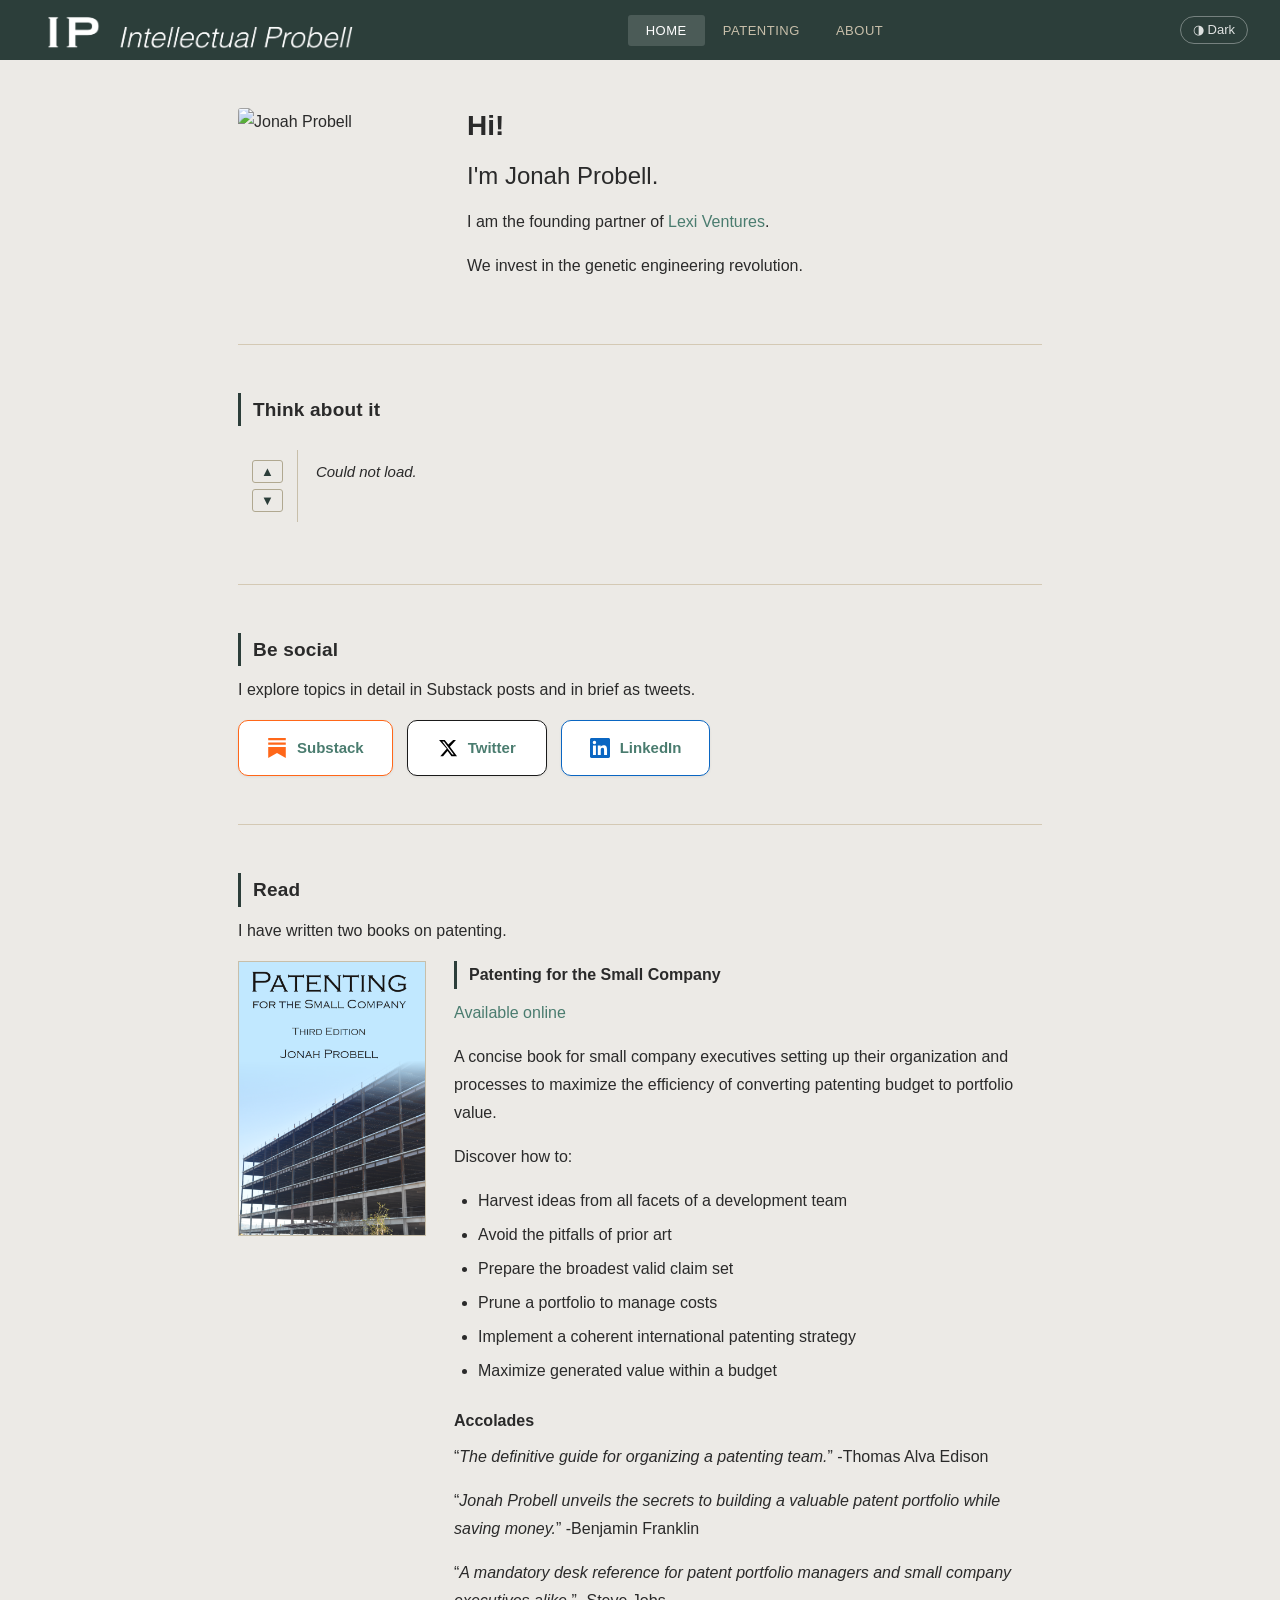
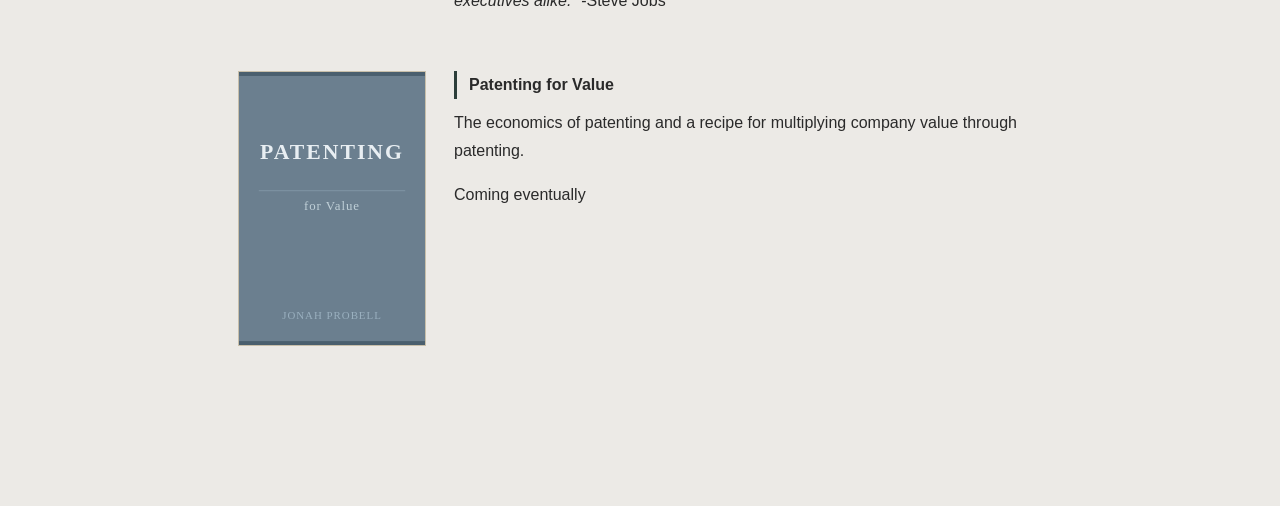
==== commit 7ddb5a7d: "improvements" ====
--- a/index.html
+++ b/index.html
@@ -107,7 +107,24 @@
 
     <div class="book-entry">
       <div class="book-cover">
-        <div class="book-placeholder"></div>
+<svg class="book-cover-svg" viewBox="0 0 188 276" xmlns="http://www.w3.org/2000/svg">
+          <!-- background -->
+          <rect width="188" height="276" fill="#6b7f8f"/>
+          <!-- subtle texture lines -->
+          <rect width="188" height="276" fill="url(#grain)" opacity="0.08"/>
+          <!-- top band -->
+          <rect y="0" width="188" height="4" fill="#4a5f6e"/>
+          <!-- bottom band -->
+          <rect y="272" width="188" height="4" fill="#4a5f6e"/>
+          <!-- thin rule below title area -->
+          <line x1="20" y1="120" x2="168" y2="120" stroke="#9ab0bf" stroke-width="0.8" opacity="0.6"/>
+          <!-- title: PATENTING -->
+          <text x="94" y="88" font-family="Copperplate Gothic, Copperplate, serif" font-size="22" font-weight="bold" fill="#e8eef2" text-anchor="middle" letter-spacing="2">PATENTING</text>
+          <!-- subtitle: for Value -->
+          <text x="94" y="140" font-family="Copperplate Gothic, Copperplate, serif" font-size="13" fill="#c0d0d8" text-anchor="middle" letter-spacing="1">for Value</text>
+          <!-- author -->
+          <text x="94" y="250" font-family="Copperplate Gothic, Copperplate, serif" font-size="11" fill="#9ab0bf" text-anchor="middle" letter-spacing="1">JONAH PROBELL</text>
+        </svg>
       </div>
       <div class="book-text">
         <h2>Patenting for Value</h2>
--- a/style.css
+++ b/style.css
@@ -553,10 +553,7 @@
 }
 
 .pub-group {
-  margin-bottom: 8px;
-  border: 1px solid var(--border);
-  border-radius: 6px;
-  overflow: hidden;
+  margin-bottom: 20px;
 }
 
 .pub-decade-btn {
@@ -564,9 +561,10 @@
   display: flex;
   justify-content: space-between;
   align-items: center;
-  padding: 10px 16px;
-  background: var(--bg-subtle);
+  padding: 10px 0 6px 0;
+  background: transparent;
   border: none;
+  border-bottom: 2px solid var(--border);
   font-size: 14px;
   font-weight: 600;
   color: var(--accent);
@@ -577,7 +575,8 @@
 }
 
 .pub-decade-btn:hover {
-  background: var(--bg-subtle);
+  background: transparent;
+  border-bottom-color: var(--accent);
 }
 
 .pub-count {
@@ -619,12 +618,14 @@
 }
 
 .collapsible-btn {
+  -webkit-appearance: none;
+  appearance: none;
   width: 100%;
   display: flex;
   justify-content: space-between;
   align-items: center;
   padding: 13px 18px;
-  background: var(--bg-subtle);
+  background: transparent;
   border: none;
   font-size: 16px;
   font-weight: 600;
@@ -632,11 +633,12 @@
   cursor: pointer;
   text-align: left;
   font-family: inherit;
-  transition: background 0.15s;
+  transition: color 0.15s;
 }
 
 .collapsible-btn:hover {
-  background: var(--bg-subtle);
+  background: transparent;
+  opacity: 0.8;
 }
 
 .collapsible-chevron {
@@ -657,8 +659,10 @@
 
 /* ── Dark mode toggle ── */
 .theme-toggle {
-  background: none;
-  border: 1px solid rgba(255,255,255,0.3);
+  -webkit-appearance: none;
+  appearance: none;
+  background: transparent;
+  border: 1px solid rgba(255,255,255,0.35);
   border-radius: 20px;
   color: rgba(255,255,255,0.85);
   cursor: pointer;
@@ -668,8 +672,43 @@
   margin-left: 18px;
   transition: border-color 0.15s, color 0.15s;
   white-space: nowrap;
+  line-height: 1.4;
 }
 .theme-toggle:hover {
   border-color: rgba(255,255,255,0.7);
   color: #fff;
 }
+
+/* ── Expand / collapse all bar ── */
+.expand-collapse-bar {
+  display: flex;
+  gap: 10px;
+  margin-bottom: 20px;
+}
+
+.ec-btn {
+  -webkit-appearance: none;
+  appearance: none;
+  background: transparent;
+  border: 1px solid var(--border-dark);
+  border-radius: 4px;
+  color: var(--accent);
+  cursor: pointer;
+  font-size: 13px;
+  font-family: inherit;
+  padding: 5px 14px;
+  transition: border-color 0.15s, background 0.15s;
+}
+
+.ec-btn:hover {
+  border-color: var(--accent);
+  background: var(--bg-subtle);
+}
+
+/* ── SVG book cover ── */
+.book-cover-svg {
+  width: 188px;
+  height: auto;
+  display: block;
+  border: 1px solid var(--border-mid);
+}
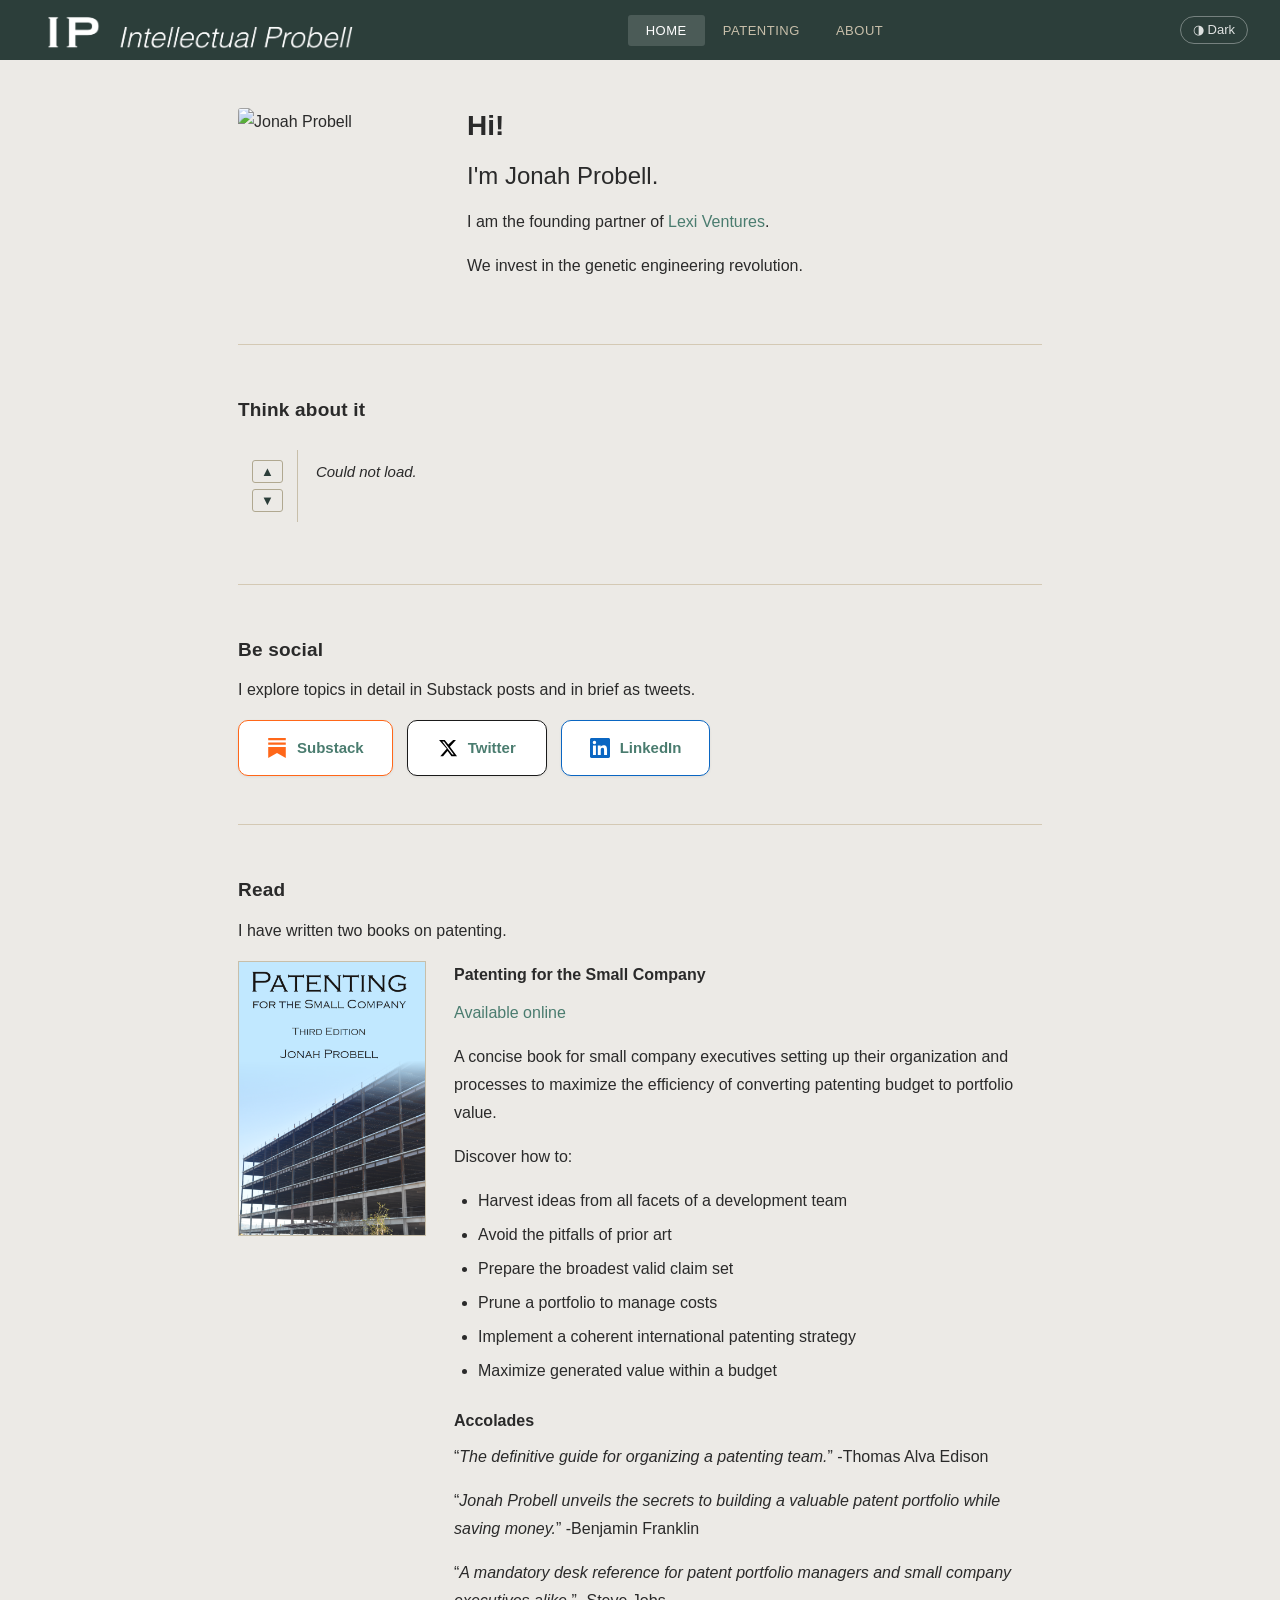
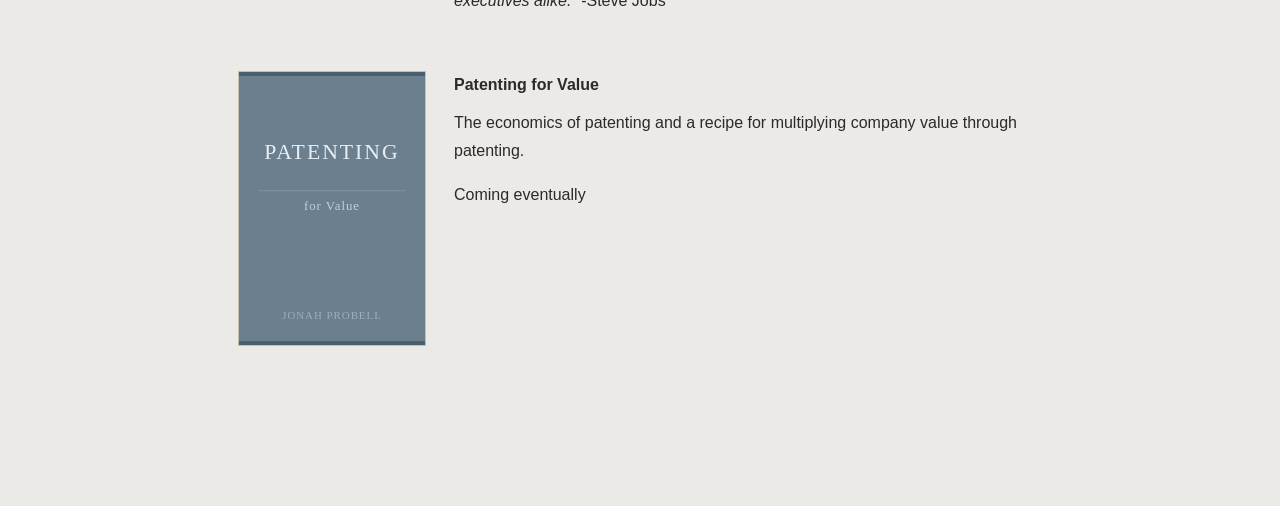
==== commit 0bb6b8b2: "updates" ====
--- a/index.html
+++ b/index.html
@@ -119,7 +119,7 @@
           <!-- thin rule below title area -->
           <line x1="20" y1="120" x2="168" y2="120" stroke="#9ab0bf" stroke-width="0.8" opacity="0.6"/>
           <!-- title: PATENTING -->
-          <text x="94" y="88" font-family="Copperplate Gothic, Copperplate, serif" font-size="22" font-weight="bold" fill="#e8eef2" text-anchor="middle" letter-spacing="2">PATENTING</text>
+          <text x="94" y="88" font-family="Copperplate Gothic Light, Copperplate Light, Copperplate, serif" font-size="22" font-weight="300" fill="#e8eef2" text-anchor="middle" letter-spacing="2">PATENTING</text>
           <!-- subtitle: for Value -->
           <text x="94" y="140" font-family="Copperplate Gothic, Copperplate, serif" font-size="13" fill="#c0d0d8" text-anchor="middle" letter-spacing="1">for Value</text>
           <!-- author -->
--- a/style.css
+++ b/style.css
@@ -118,8 +118,6 @@
   font-size: 19px;
   font-weight: 600;
   margin: 28px 0 10px 0;
-  padding-left: 12px;
-  border-left: 3px solid var(--accent);
 }
 
 .content h3 {
